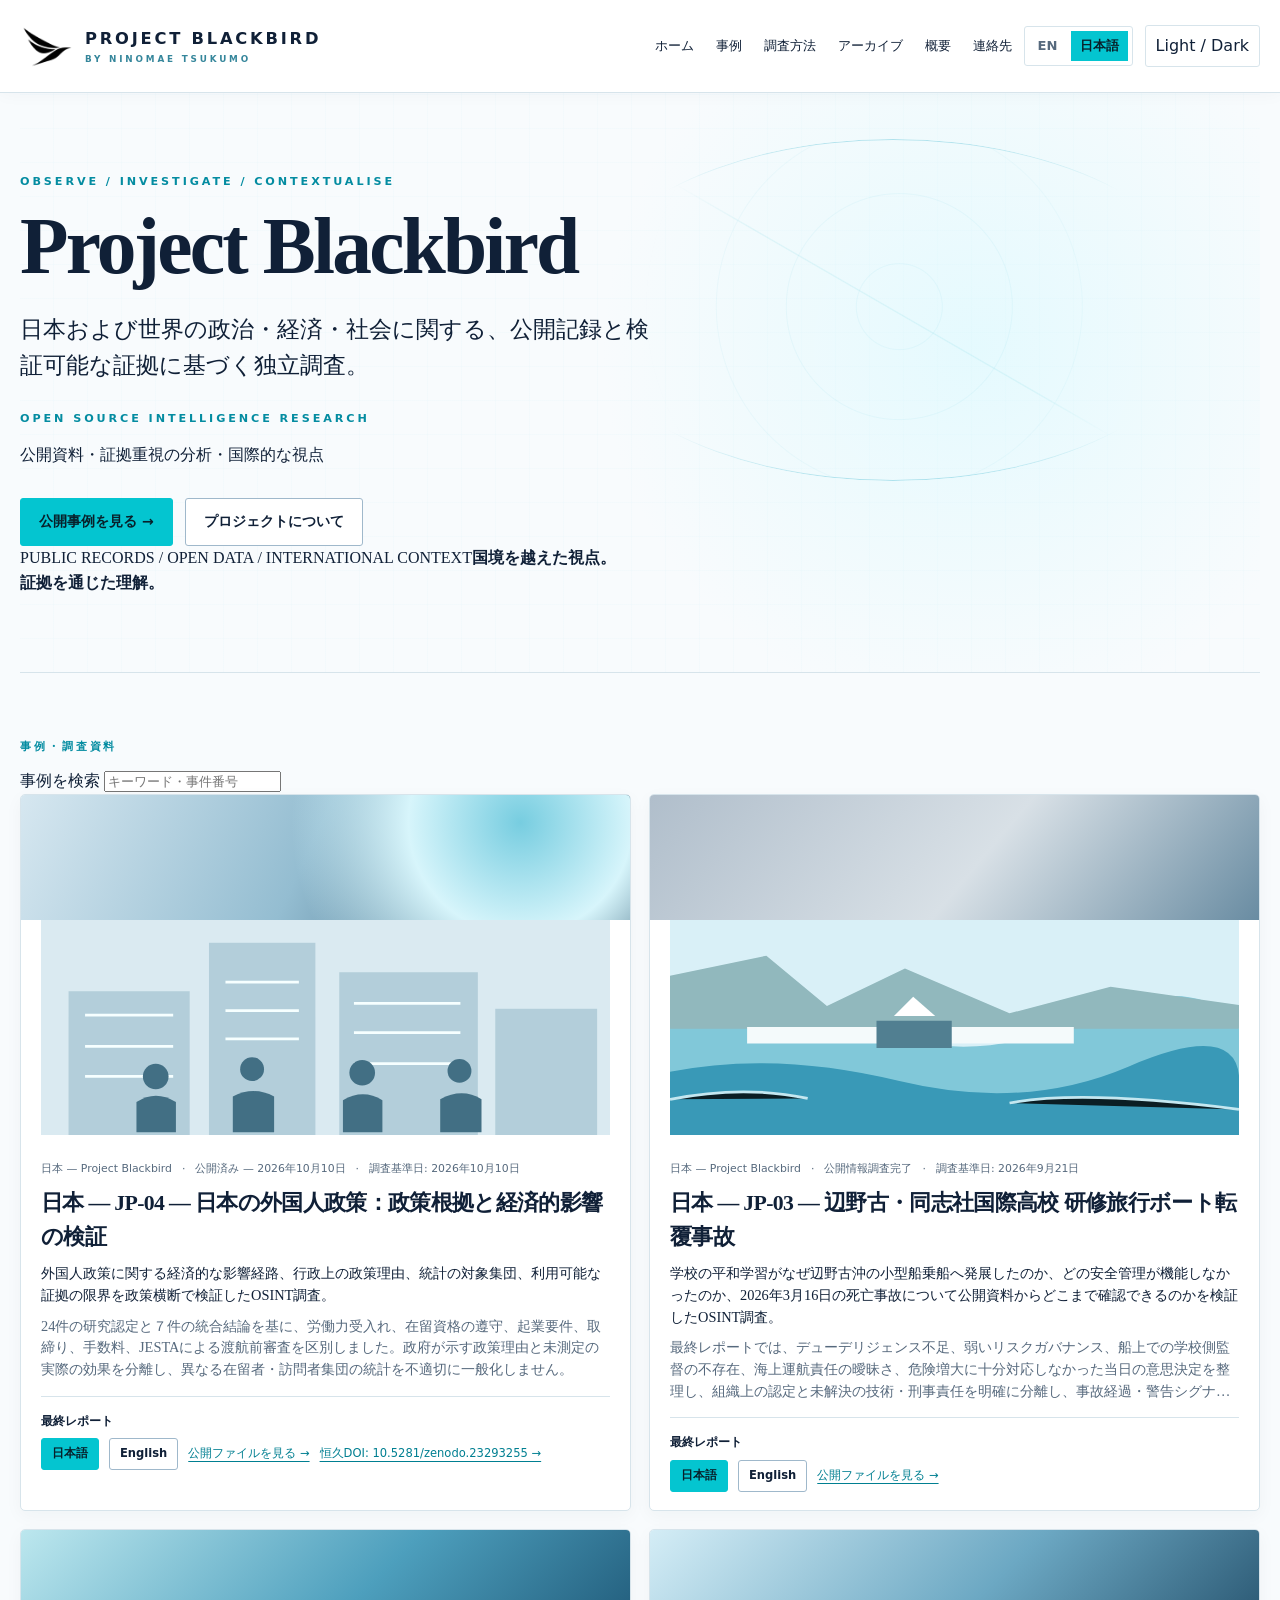
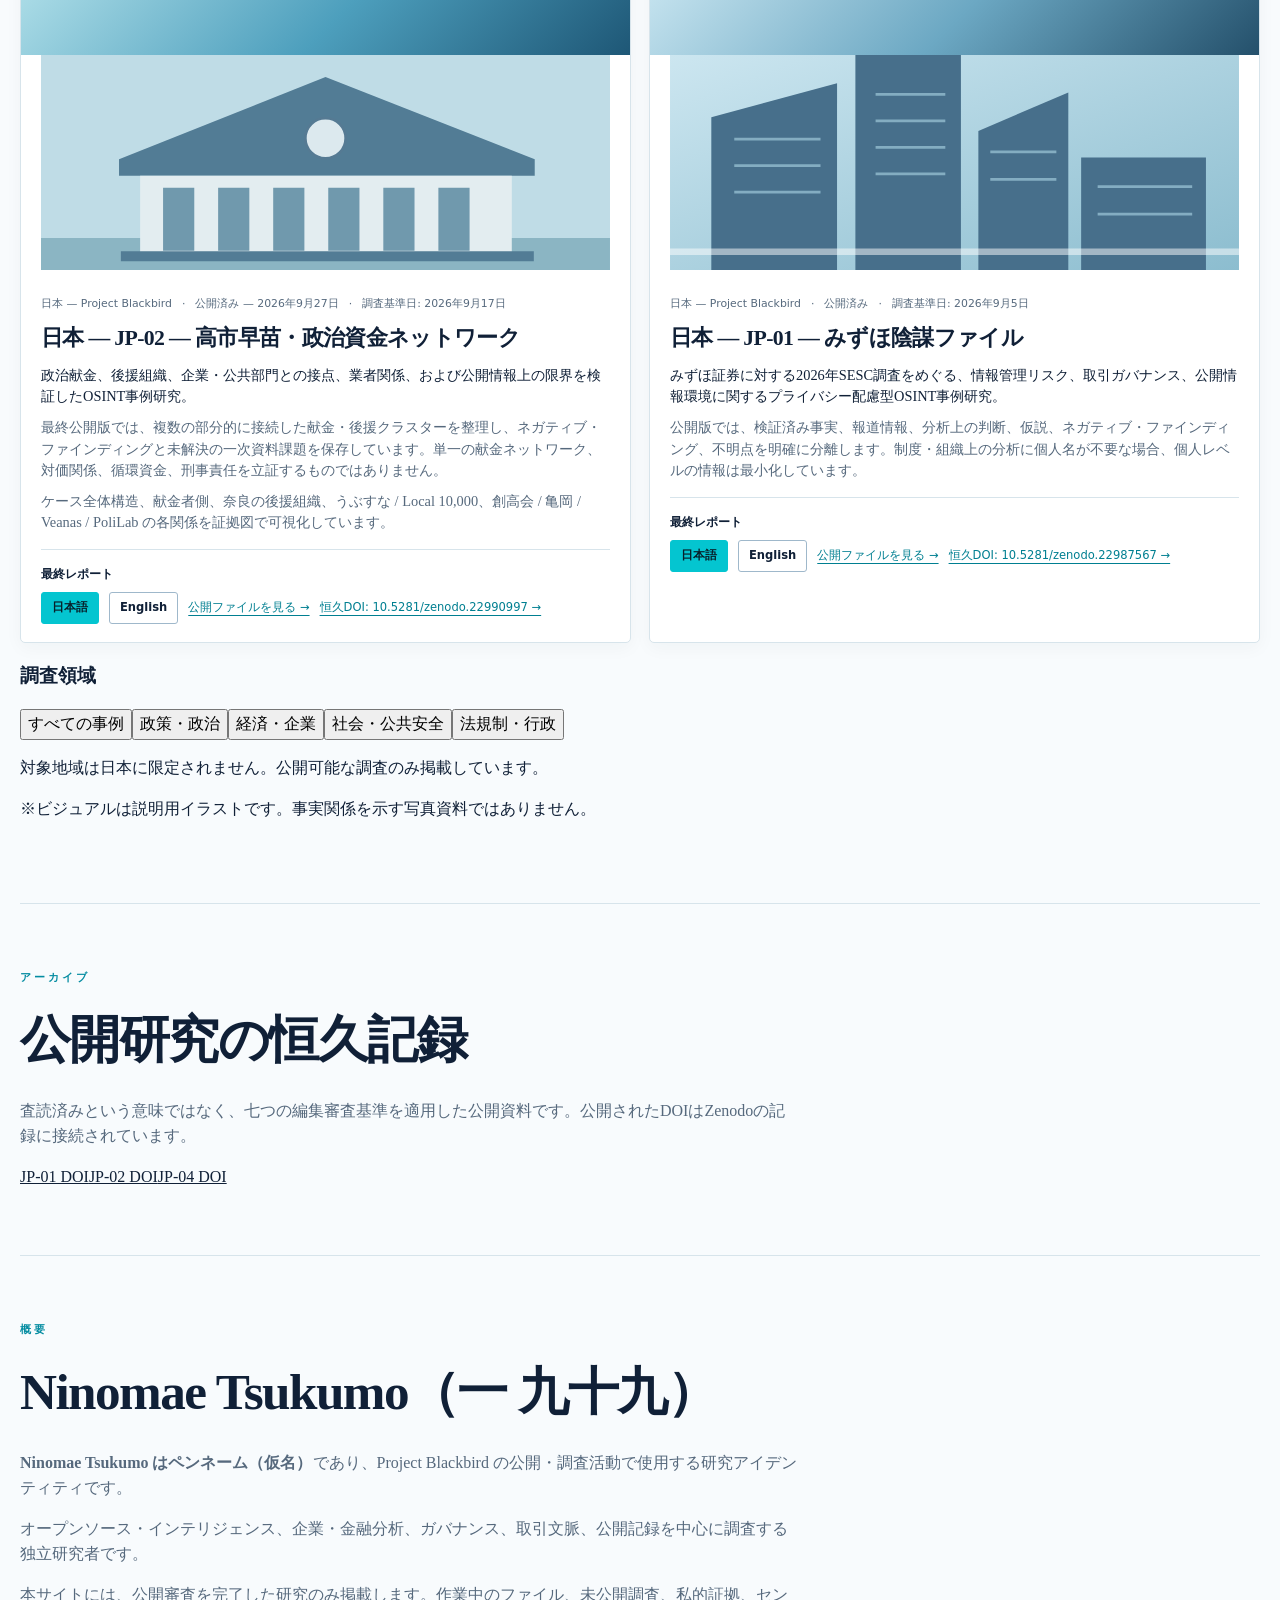
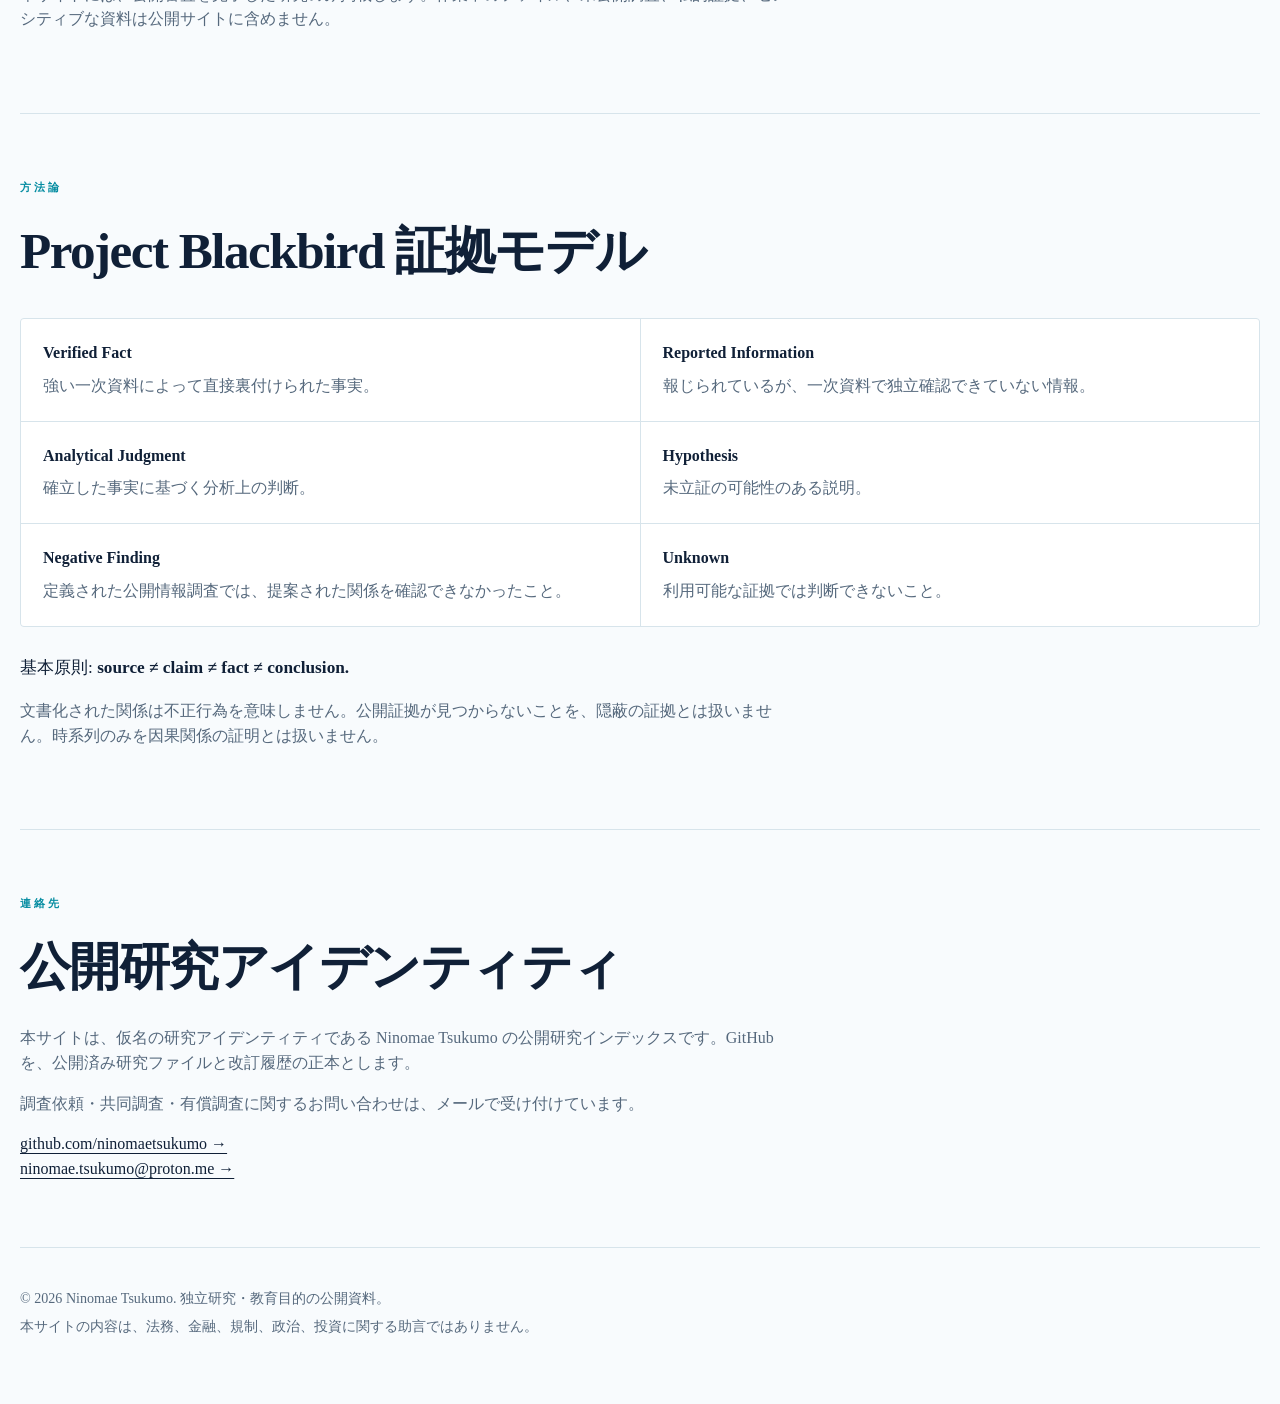
==== ja.html @ 09e350b8 "Add bilingual map-led case archive, real filters, scope panel and original illustrations" ====
<!doctype html>
<html lang="ja">
<head>
  <meta charset="utf-8">
  <meta name="viewport" content="width=device-width, initial-scale=1">
  <meta name="description" content="Ninomae Tsukumo — 独立OSINT、企業・金融・公開情報調査。">
  <meta http-equiv="Cache-Control" content="no-cache, no-store, must-revalidate">
  <link rel="alternate" hreflang="en" href="https://ninomaetsukumo.github.io/">
  <link rel="alternate" hreflang="ja" href="https://ninomaetsukumo.github.io/ja.html">
  <title>Project Blackbird — Ninomae Tsukumo</title>
  <script>
    (function () {
      var saved = localStorage.getItem('theme');
      var theme = saved || 'light';
      document.documentElement.setAttribute('data-theme', theme);
    }());
  </script>
  <link rel="stylesheet" href="styles.css?v=20261011-world-2">
</head>
<body>
  <header class="site-header">
    <div class="wrap nav">
      <a class="brand" href="#top"><img src="assets/blackbird-logo.svg" alt="" aria-hidden="true"><span>Project Blackbird<small>By Ninomae Tsukumo</small></span></a>
      <div class="nav-right">
        <nav aria-label="主要ナビゲーション"><a href="#top">ホーム</a><a href="#research">事例</a><a href="#method">調査方法</a><a href="#archive">アーカイブ</a><a href="#about">概要</a><a href="#contact">連絡先</a></nav>
        <div class="language-switch" aria-label="言語">
          <a href="index.html" lang="en">EN</a>
          <span class="active" aria-current="page">日本語</span>
        </div>
        <button class="theme-toggle" type="button" aria-label="ライトとダークテーマを切り替える" title="ライト／ダークテーマを切り替える">
          <span class="theme-label">Light / Dark</span>
        </button>
      </div>
    </div>
  </header>

  <main id="top">
    <section class="hero wrap">
      <p class="eyebrow">OBSERVE / INVESTIGATE / CONTEXTUALISE</p>
      <h1>Project Blackbird</h1>
      <p class="lede">日本および世界の政治・経済・社会に関する、公開記録と検証可能な証拠に基づく独立調査。</p>
      <p class="eyebrow" style="margin-top:27px">OPEN SOURCE INTELLIGENCE RESEARCH</p>
      <p>公開資料・証拠重視の分析・国際的な視点</p>
      <div class="actions"><a class="button" href="#research">公開事例を見る →</a><a class="button secondary" href="#about">プロジェクトについて</a></div>
      <aside class="world-context"><span>PUBLIC RECORDS / OPEN DATA / INTERNATIONAL CONTEXT</span><strong>国境を越えた視点。<br>証拠を通じた理解。</strong></aside>
    </section>


    <section id="research" class="section wrap">
      <div class="research-top"><p class="section-kicker">事例・調査資料</p><label class="case-search-label">事例を検索 <input id="case-search" type="search" placeholder="キーワード・事件番号" aria-label="事例検索"></label></div><div class="research-shell"><div class="case-grid">

      <article class="case-card" data-case="jp04" data-scope="regulation"><img class="case-visual" src="assets/case-jp04.svg" alt="事例テーマの抽象的なイラスト。実際の現場写真ではありません。" loading="lazy">
        <div class="case-meta">
          <span>日本 — Project Blackbird</span>
          <span>公開済み — 2026年10月10日</span>
          <span>調査基準日: 2026年10月10日</span>
        </div>
        <h2>日本 — JP-04 — 日本の外国人政策：政策根拠と経済的影響の検証</h2>
        <p class="case-subtitle">外国人政策に関する経済的な影響経路、行政上の政策理由、統計の対象集団、利用可能な証拠の限界を政策横断で検証したOSINT調査。</p>
        <p>24件の研究認定と７件の統合結論を基に、労働力受入れ、在留資格の遵守、起業要件、取締り、手数料、JESTAによる渡航前審査を区別しました。政府が示す政策理由と未測定の実際の効果を分離し、異なる在留者・訪問者集団の統計を不適切に一般化しません。</p>
        <div class="report-language-block">
          <strong>最終レポート</strong>
          <div class="actions compact">
            <a class="button" href="https://github.com/ninomaetsukumo/blackbird-foreign-nationals-policy/blob/main/REPORT_JA.md">日本語</a>
            <a class="button secondary" href="https://github.com/ninomaetsukumo/blackbird-foreign-nationals-policy/blob/main/REPORT.md" lang="en">English</a>
            <a class="text-link" href="https://github.com/ninomaetsukumo/blackbird-foreign-nationals-policy">公開ファイルを見る →</a>
            <a class="text-link" href="https://doi.org/10.5281/zenodo.23293255">恒久DOI: 10.5281/zenodo.23293255 →</a>
          </div>
        </div>
      </article>

      <article class="case-card" data-case="jp03" data-scope="society"><img class="case-visual" src="assets/case-jp03.svg" alt="事例テーマの抽象的なイラスト。実際の現場写真ではありません。" loading="lazy">
        <div class="case-meta">
          <span>日本 — Project Blackbird</span>
          <span>公開情報調査完了</span>
          <span>調査基準日: 2026年9月21日</span>
        </div>
        <h2>日本 — JP-03 — 辺野古・同志社国際高校 研修旅行ボート転覆事故</h2>
        <p class="case-subtitle">学校の平和学習がなぜ辺野古沖の小型船乗船へ発展したのか、どの安全管理が機能しなかったのか、2026年3月16日の死亡事故について公開資料からどこまで確認できるのかを検証したOSINT調査。</p>
        <p>最終レポートでは、デューデリジェンス不足、弱いリスクガバナンス、船上での学校側監督の不存在、海上運航責任の曖昧さ、危険増大に十分対応しなかった当日の意思決定を整理し、組織上の認定と未解決の技術・刑事責任を明確に分離し、事故経過・警告シグナル・責任構造・証拠ギャップの図表も追加しています。</p>
        <div class="report-language-block">
          <strong>最終レポート</strong>
          <div class="actions compact">
            <a class="button" href="https://github.com/ninomaetsukumo/ninomaetsukumo.github.io/blob/main/reports/JAPAN-JP-03/REPORT_JA.md">日本語</a>
            <a class="button secondary" href="https://github.com/ninomaetsukumo/ninomaetsukumo.github.io/blob/main/reports/JAPAN-JP-03/REPORT.md" lang="en">English</a>
            <a class="text-link" href="https://github.com/ninomaetsukumo/ninomaetsukumo.github.io/tree/main/reports/JAPAN-JP-03">公開ファイルを見る →</a>
          </div>
        </div>
      </article>

      <article class="case-card" data-case="jp02" data-scope="policy"><img class="case-visual" src="assets/case-jp02.svg" alt="事例テーマの抽象的なイラスト。実際の現場写真ではありません。" loading="lazy">
        <div class="case-meta">
          <span>日本 — Project Blackbird</span>
          <span>公開済み — 2026年9月27日</span>
          <span>調査基準日: 2026年9月17日</span>
        </div>
        <h2>日本 — JP-02 — 高市早苗・政治資金ネットワーク</h2>
        <p class="case-subtitle">政治献金、後援組織、企業・公共部門との接点、業者関係、および公開情報上の限界を検証したOSINT事例研究。</p>
        <p>最終公開版では、複数の部分的に接続した献金・後援クラスターを整理し、ネガティブ・ファインディングと未解決の一次資料課題を保存しています。単一の献金ネットワーク、対価関係、循環資金、刑事責任を立証するものではありません。</p>
        <p>ケース全体構造、献金者側、奈良の後援組織、うぶすな / Local 10,000、創高会 / 亀岡 / Veanas / PoliLab の各関係を証拠図で可視化しています。</p>
        <div class="report-language-block">
          <strong>最終レポート</strong>
          <div class="actions compact">
            <a class="button" href="https://github.com/ninomaetsukumo/blackbird-takaichi-political-funding/blob/main/REPORT_JA.md">日本語</a>
            <a class="button secondary" href="https://github.com/ninomaetsukumo/blackbird-takaichi-political-funding/blob/main/REPORT.md" lang="en">English</a>
            <a class="text-link" href="https://github.com/ninomaetsukumo/blackbird-takaichi-political-funding">公開ファイルを見る →</a>
            <a class="text-link" href="https://doi.org/10.5281/zenodo.22990997">恒久DOI: 10.5281/zenodo.22990997 →</a>
          </div>
        </div>
      </article>

      <article class="case-card" data-case="jp01" data-scope="economy"><img class="case-visual" src="assets/case-jp01.svg" alt="事例テーマの抽象的なイラスト。実際の現場写真ではありません。" loading="lazy">
        <div class="case-meta">
          <span>日本 — Project Blackbird</span>
          <span>公開済み</span>
          <span>調査基準日: 2026年9月5日</span>
        </div>
        <h2>日本 — JP-01 — みずほ陰謀ファイル</h2>
        <p class="case-subtitle">みずほ証券に対する2026年SESC調査をめぐる、情報管理リスク、取引ガバナンス、公開情報環境に関するプライバシー配慮型OSINT事例研究。</p>
        <p>公開版では、検証済み事実、報道情報、分析上の判断、仮説、ネガティブ・ファインディング、不明点を明確に分離します。制度・組織上の分析に個人名が不要な場合、個人レベルの情報は最小化しています。</p>
        <div class="report-language-block">
          <strong>最終レポート</strong>
          <div class="actions compact">
            <a class="button" href="https://github.com/ninomaetsukumo/blackbird-mizuho-securities/blob/main/REPORT_JA.md">日本語</a>
            <a class="button secondary" href="https://github.com/ninomaetsukumo/blackbird-mizuho-securities/blob/main/REPORT.md" lang="en">English</a>
            <a class="text-link" href="https://github.com/ninomaetsukumo/blackbird-mizuho-securities">公開ファイルを見る →</a>
            <a class="text-link" href="https://doi.org/10.5281/zenodo.22987567">恒久DOI: 10.5281/zenodo.22987567 →</a>
          </div>
        </div>
      </article>
      </div><aside class="scope-panel"><h3>調査領域</h3><button class="scope-filter active" type="button" data-filter="all">すべての事例</button><button class="scope-filter" type="button" data-filter="policy">政策・政治</button><button class="scope-filter" type="button" data-filter="economy">経済・企業</button><button class="scope-filter" type="button" data-filter="society">社会・公共安全</button><button class="scope-filter" type="button" data-filter="regulation">法規制・行政</button><p>対象地域は日本に限定されません。公開可能な調査のみ掲載しています。</p><p class="art-note">※ビジュアルは説明用イラストです。事実関係を示す写真資料ではありません。</p></aside></div><p id="no-cases" hidden>一致する事例はありません。</p></section>
    <section id="archive" class="section wrap"><p class="section-kicker">アーカイブ</p><h2>公開研究の恒久記録</h2><p>査読済みという意味ではなく、七つの編集審査基準を適用した公開資料です。公開されたDOIはZenodoの記録に接続されています。</p><div class="archive-links"><a href="https://doi.org/10.5281/zenodo.22987567">JP-01 DOI</a><a href="https://doi.org/10.5281/zenodo.22990997">JP-02 DOI</a><a href="https://doi.org/10.5281/zenodo.23293255">JP-04 DOI</a></div></section>


    <section id="about" class="section wrap">
      <p class="section-kicker">概要</p>
      <h2>Ninomae Tsukumo（一 九十九）</h2>
      <p><strong>Ninomae Tsukumo はペンネーム（仮名）</strong>であり、Project Blackbird の公開・調査活動で使用する研究アイデンティティです。</p>
      <p>オープンソース・インテリジェンス、企業・金融分析、ガバナンス、取引文脈、公開記録を中心に調査する独立研究者です。</p>
      <p>本サイトには、公開審査を完了した研究のみ掲載します。作業中のファイル、未公開調査、私的証拠、センシティブな資料は公開サイトに含めません。</p>
    </section>

    <section id="method" class="section wrap">
      <p class="section-kicker">方法論</p>
      <h2>Project Blackbird 証拠モデル</h2>
      <div class="grid">
        <div><strong>Verified Fact</strong><span>強い一次資料によって直接裏付けられた事実。</span></div>
        <div><strong>Reported Information</strong><span>報じられているが、一次資料で独立確認できていない情報。</span></div>
        <div><strong>Analytical Judgment</strong><span>確立した事実に基づく分析上の判断。</span></div>
        <div><strong>Hypothesis</strong><span>未立証の可能性のある説明。</span></div>
        <div><strong>Negative Finding</strong><span>定義された公開情報調査では、提案された関係を確認できなかったこと。</span></div>
        <div><strong>Unknown</strong><span>利用可能な証拠では判断できないこと。</span></div>
      </div>
      <p class="principle">基本原則: <strong>source ≠ claim ≠ fact ≠ conclusion.</strong></p>
      <p>文書化された関係は不正行為を意味しません。公開証拠が見つからないことを、隠蔽の証拠とは扱いません。時系列のみを因果関係の証明とは扱いません。</p>
    </section>

    <section id="contact" class="section wrap">
      <p class="section-kicker">連絡先</p>
      <h2>公開研究アイデンティティ</h2>
      <p>本サイトは、仮名の研究アイデンティティである Ninomae Tsukumo の公開研究インデックスです。GitHubを、公開済み研究ファイルと改訂履歴の正本とします。</p>
      <p>調査依頼・共同調査・有償調査に関するお問い合わせは、メールで受け付けています。</p>
      <a class="text-link" href="https://github.com/ninomaetsukumo">github.com/ninomaetsukumo →</a><br>
      <a class="text-link" href="mailto:ninomae.tsukumo@proton.me">ninomae.tsukumo@proton.me →</a>
    </section>
  </main>

  <footer class="wrap footer">
    <p>© 2026 Ninomae Tsukumo. 独立研究・教育目的の公開資料。</p>
    <p>本サイトの内容は、法務、金融、規制、政治、投資に関する助言ではありません。</p>
  </footer>

  <script>
    (function () {
      var button = document.querySelector('.theme-toggle');
      if (!button) return;
      button.addEventListener('click', function () {
        var current = document.documentElement.getAttribute('data-theme') || 'dark';
        var next = current === 'dark' ? 'light' : 'dark';
        document.documentElement.setAttribute('data-theme', next);
        localStorage.setItem('theme', next);
      });
    }());
  </script>
  <!-- deployment-refresh: jp01-doi-20260927 -->
<script>
(function(){
 var input=document.getElementById('case-search'),items=Array.from(document.querySelectorAll('.case-card[data-case]')),buttons=Array.from(document.querySelectorAll('.scope-filter')),active='all',empty=document.getElementById('no-cases');
 function render(){var term=(input.value||'').toLocaleLowerCase().trim(),count=0;items.forEach(function(item){var ok=(!term||item.textContent.toLocaleLowerCase().includes(term)||item.dataset.case.includes(term))&&(active==='all'||item.dataset.scope===active);item.hidden=!ok;if(ok)count++;});if(empty)empty.hidden=count!==0;}
 if(input)input.addEventListener('input',render);
 buttons.forEach(function(button){button.addEventListener('click',function(){active=button.dataset.filter;buttons.forEach(function(b){b.classList.toggle('active',b===button);b.setAttribute('aria-pressed',b===button?'true':'false')});render()})});
})();
</script>
</body>
</html>
---- styles.css ----
:root {
  --bg: #0b0d10;
  --panel: #12161b;
  --panel-2: #171c22;
  --text: #eef2f5;
  --muted: #a7b0b9;
  --line: #2a323b;
  --accent: #d7dde3;
  --header-bg: rgba(11,13,16,.92);
  --button-text: #0b0d10;
  --max: 1080px;
  color-scheme: dark;
}

:root[data-theme="light"] {
  --bg: #f6f7f8;
  --panel: #ffffff;
  --panel-2: #eef1f3;
  --text: #171a1d;
  --muted: #5f6871;
  --line: #d8dde2;
  --accent: #1f252b;
  --header-bg: rgba(246,247,248,.92);
  --button-text: #ffffff;
  color-scheme: light;
}

* { box-sizing: border-box; }
html { scroll-behavior: smooth; }
body {
  margin: 0;
  background: var(--bg);
  color: var(--text);
  font-family: Inter, ui-sans-serif, system-ui, -apple-system, BlinkMacSystemFont, "Segoe UI", "Noto Sans JP", "Hiragino Kaku Gothic ProN", "Yu Gothic", sans-serif;
  line-height: 1.65;
  transition: background-color .18s ease, color .18s ease;
}

a { color: inherit; }
button { font: inherit; }
.wrap { width: min(var(--max), calc(100% - 40px)); margin: 0 auto; }

.site-header {
  position: sticky;
  top: 0;
  z-index: 10;
  border-bottom: 1px solid var(--line);
  background: var(--header-bg);
  backdrop-filter: blur(10px);
}

.nav {
  min-height: 64px;
  display: flex;
  align-items: center;
  justify-content: space-between;
  gap: 24px;
}
.brand { text-decoration: none; font-weight: 700; letter-spacing: .02em; }
.nav-right { display: flex; align-items: center; gap: 12px; }
nav { display: flex; gap: 22px; flex-wrap: wrap; }
nav a { text-decoration: none; color: var(--muted); font-size: .95rem; }
nav a:hover { color: var(--text); }
.language-switch,
.theme-toggle {
  display: inline-flex;
  align-items: center;
  gap: 4px;
  padding: 4px;
  border: 1px solid var(--line);
  background: var(--panel);
  white-space: nowrap;
}
.language-switch a,
.language-switch span {
  padding: 5px 9px;
  text-decoration: none;
  font-size: .82rem;
  font-weight: 700;
  color: var(--muted);
}
.language-switch .active { background: var(--accent); color: var(--button-text); }
.language-switch a:hover { color: var(--text); }
.theme-toggle {
  cursor: pointer;
  color: var(--text);
  min-width: 42px;
  justify-content: center;
  padding: 8px 10px;
}
.theme-toggle:hover { border-color: var(--muted); }
.theme-toggle:focus-visible { outline: 2px solid var(--text); outline-offset: 2px; }
.theme-icon { line-height: 1; font-size: 1rem; }

.hero { padding: 112px 0 96px; }
.eyebrow, .section-kicker {
  margin: 0 0 14px;
  color: var(--muted);
  text-transform: uppercase;
  letter-spacing: .14em;
  font-size: .78rem;
  font-weight: 700;
}
.hero h1 {
  margin: 0;
  max-width: 900px;
  font-size: clamp(3rem, 8vw, 6.8rem);
  line-height: .98;
  letter-spacing: -.045em;
}
html[lang="ja"] .hero h1 { line-height: 1.08; letter-spacing: -.035em; }
.lede {
  max-width: 760px;
  margin: 28px 0 0;
  color: var(--muted);
  font-size: clamp(1.08rem, 2vw, 1.3rem);
}
.actions { display: flex; align-items: center; gap: 18px; flex-wrap: wrap; margin-top: 30px; }
.actions.compact { margin-top: 14px; }
.button {
  display: inline-block;
  text-decoration: none;
  padding: 12px 18px;
  border: 1px solid var(--accent);
  background: var(--accent);
  color: var(--button-text);
  font-weight: 700;
}
.button.secondary { background: transparent; color: var(--text); border-color: var(--line); }
.text-link { color: var(--text); text-underline-offset: 4px; }
.report-language-block { margin-top: 28px; padding-top: 22px; border-top: 1px solid var(--line); }

.section { padding: 84px 0; border-top: 1px solid var(--line); }
.section h2 { margin: 0 0 20px; font-size: clamp(2rem, 4vw, 3.2rem); letter-spacing: -.03em; }
.section > p:not(.section-kicker) { max-width: 780px; color: var(--muted); }

.case-card {
  background: linear-gradient(180deg, var(--panel-2), var(--panel));
  border: 1px solid var(--line);
  padding: 32px;
}
.case-meta { display: flex; flex-wrap: wrap; gap: 10px 16px; color: var(--muted); font-size: .84rem; }
.case-meta span:not(:last-child)::after { content: "·"; margin-left: 16px; }
.case-card h2 { margin-top: 18px; }
.case-subtitle { max-width: 820px; color: var(--text) !important; font-size: 1.08rem; }

.grid {
  display: grid;
  grid-template-columns: repeat(2, minmax(0, 1fr));
  gap: 1px;
  background: var(--line);
  border: 1px solid var(--line);
  margin: 28px 0;
}
.grid > div { background: var(--panel); padding: 22px; }
.grid strong { display: block; margin-bottom: 8px; }
.grid span { color: var(--muted); }
.principle { color: var(--text) !important; font-size: 1.08rem; }

.footer {
  border-top: 1px solid var(--line);
  padding: 34px 0 60px;
  color: var(--muted);
  font-size: .88rem;
}
.footer p { margin: 6px 0; }

@media (max-width: 820px) {
  .nav { align-items: flex-start; flex-direction: column; padding: 16px 0; }
  .nav-right { width: 100%; align-items: flex-start; flex-direction: column; gap: 12px; }
  nav { gap: 14px; }
  .hero { padding: 80px 0 68px; }
  .section { padding: 64px 0; }
  .grid { grid-template-columns: 1fr; }
  .case-card { padding: 24px; }
  .case-meta span::after { display: none; }
}


/* Project Blackbird — white intelligence archive, October 2026 */
:root,:root[data-theme="light"]{--bg:#f8fbfd;--panel:#fff;--panel-2:#f1f7fa;--text:#102037;--muted:#56697d;--line:#d7e4eb;--accent:#04c5d0;--header-bg:rgba(255,255,255,.95);--button-text:#08202a;--max:1370px;color-scheme:light}
:root[data-theme="dark"]{--bg:#081727;--panel:#102337;--panel-2:#132b40;--text:#f2fbff;--muted:#bed0dd;--line:#294658;--accent:#19d4da;--header-bg:rgba(8,23,39,.96);--button-text:#041822;color-scheme:dark}
body{font-family:Georgia,"Noto Serif JP",serif;line-height:1.55}
.site-header{box-shadow:0 2px 16px #14273c08}
.nav{min-height:92px}.brand{display:flex;align-items:center;gap:10px;font-family:Inter,system-ui,sans-serif;font-size:1.02rem;letter-spacing:.17em;text-transform:uppercase;color:var(--text)}
.brand img{width:55px;height:55px;object-fit:contain;flex-shrink:0}
.brand small{display:block;font-size:.55rem;letter-spacing:.32em;color:#35869b;margin-top:2px}
.nav-right nav a{font-family:Inter,system-ui,sans-serif;font-size:.84rem;color:var(--text)}
.nav-right nav a:hover{color:#0096a6}
.language-switch,.theme-toggle{border-radius:3px;font-family:Inter,system-ui,sans-serif}
.hero{position:relative;padding:80px 0 76px;min-height:450px;background:radial-gradient(circle at 77% 44%,#ccf8ff70,transparent 37%),repeating-linear-gradient(0deg,transparent 0 33px,#25b5d20b 34px),repeating-linear-gradient(90deg,transparent 0 33px,#25b5d20b 34px)}
.hero:before{content:"";position:absolute;right:4%;top:8%;height:340px;width:min(51%,660px);pointer-events:none;opacity:.32;border-radius:50%;border:1px solid #13a5c3;background:repeating-radial-gradient(circle at 51% 49%,transparent 0 42px,#38b8d434 43px,transparent 44px 70px),linear-gradient(30deg,transparent 49.8%,#2abacc55 50%,transparent 50.2%);mask-image:radial-gradient(circle,#000 45%,transparent 71%)}
.hero>*{position:relative;z-index:1}.eyebrow,.section-kicker{color:#048ca1;letter-spacing:.26em;font-family:Inter,system-ui,sans-serif;font-size:.7rem}
.hero h1{font-size:clamp(3.1rem,6.2vw,6.8rem);max-width:890px;letter-spacing:-.045em;line-height:1.03}
.lede{max-width:650px;color:var(--text);font-size:clamp(1.08rem,1.8vw,1.43rem);margin-top:22px}
.button{background:var(--accent);border-color:var(--accent);color:var(--button-text);border-radius:3px;font-family:Inter,system-ui,sans-serif;font-size:.88rem}
.button.secondary{background:var(--panel);border:1px solid #9fb8cb}
.actions{gap:12px}.actions.compact{gap:10px}
.section{padding:65px 0}.section h2{font-family:Georgia,"Noto Serif JP",serif}
#research{background:transparent}#research>.section-kicker{margin-bottom:18px}
.case-grid{display:grid;grid-template-columns:repeat(2,minmax(0,1fr));gap:18px}
.case-grid .case-card{padding:0;overflow:hidden;background:var(--panel);border:1px solid var(--line);border-radius:5px;box-shadow:0 5px 18px #14273c0a}
.case-grid .case-card:before{content:"";height:125px;display:block;background:radial-gradient(circle at 82% 22%,#77cde0 0,#d7f5fb 22%,transparent 45%),linear-gradient(115deg,#d6e7f0 0%,#94bdd1 47%,#174360 100%)}
.case-grid .case-card:nth-child(2):before{background:linear-gradient(130deg,#b0becb,#d8e0e6 54%,#698ca2)}
.case-grid .case-card:nth-child(3):before{background:linear-gradient(135deg,#bce7ee,#4d9fbd 55%,#1e5776)}
.case-grid .case-card:nth-child(4):before{background:linear-gradient(135deg,#d4edf6,#6ca8c3 54%,#24506b)}
.case-grid .case-card>*{margin-left:20px;margin-right:20px}
.case-grid .case-card .case-meta{margin-top:18px;font-family:Inter,system-ui,sans-serif;font-size:.68rem;gap:5px 10px}
.case-grid .case-card .case-meta span:after{margin-left:10px}
.case-grid .case-card h2{font-size:clamp(1.25rem,1.7vw,1.9rem);margin-top:9px;margin-bottom:8px}
.case-grid .case-card p{font-size:.9rem;line-height:1.5;color:var(--muted);display:-webkit-box;-webkit-line-clamp:3;-webkit-box-orient:vertical;overflow:hidden;margin-top:9px;margin-bottom:9px}
.case-grid .case-card .case-subtitle{color:var(--text)!important}
.case-grid .report-language-block{border-top:1px solid var(--line);padding:15px 0 18px;margin-top:15px;font-family:Inter,system-ui,sans-serif;font-size:.76rem}
.case-grid .report-language-block .actions{margin-top:8px}
.case-grid .report-language-block .button{padding:6px 10px;font-size:.72rem}
.case-grid .report-language-block .text-link{font-size:.72rem;color:#007f91}
#about{border-top:1px solid var(--line)}
#method .grid{border-radius:4px;overflow:hidden}
:root[data-theme="dark"] .hero{background:radial-gradient(circle at 77% 44%,#0b6c8644,transparent 37%),repeating-linear-gradient(0deg,transparent 0 33px,#25b5d20b 34px),repeating-linear-gradient(90deg,transparent 0 33px,#25b5d20b 34px)}
:root[data-theme="dark"] .case-grid .report-language-block .text-link{color:#50e6ec}
@media(max-width:860px){.nav{min-height:75px}.nav-right{gap:8px}.hero{min-height:0;padding:70px 0 60px}.hero:before{opacity:.18}.case-grid{grid-template-columns:1fr}.brand{font-size:.88rem}.brand img{width:43px;height:43px}}
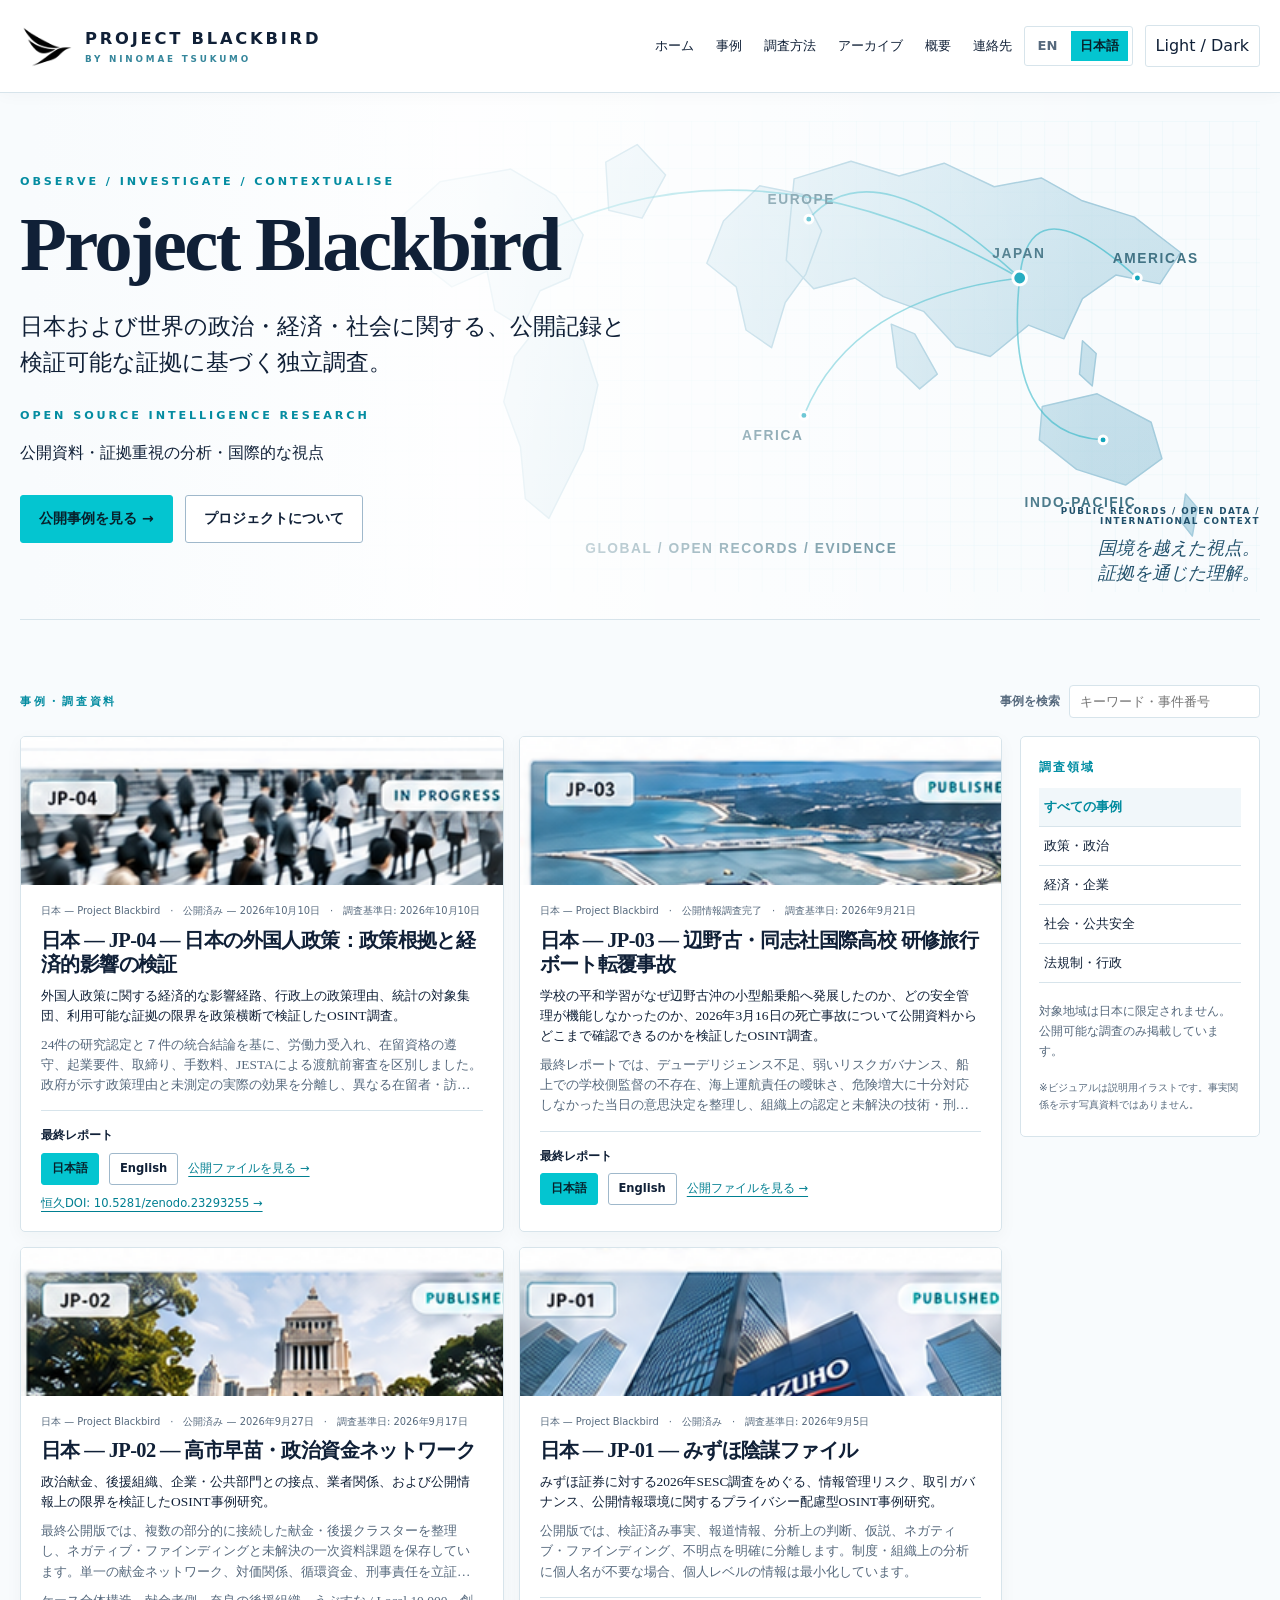
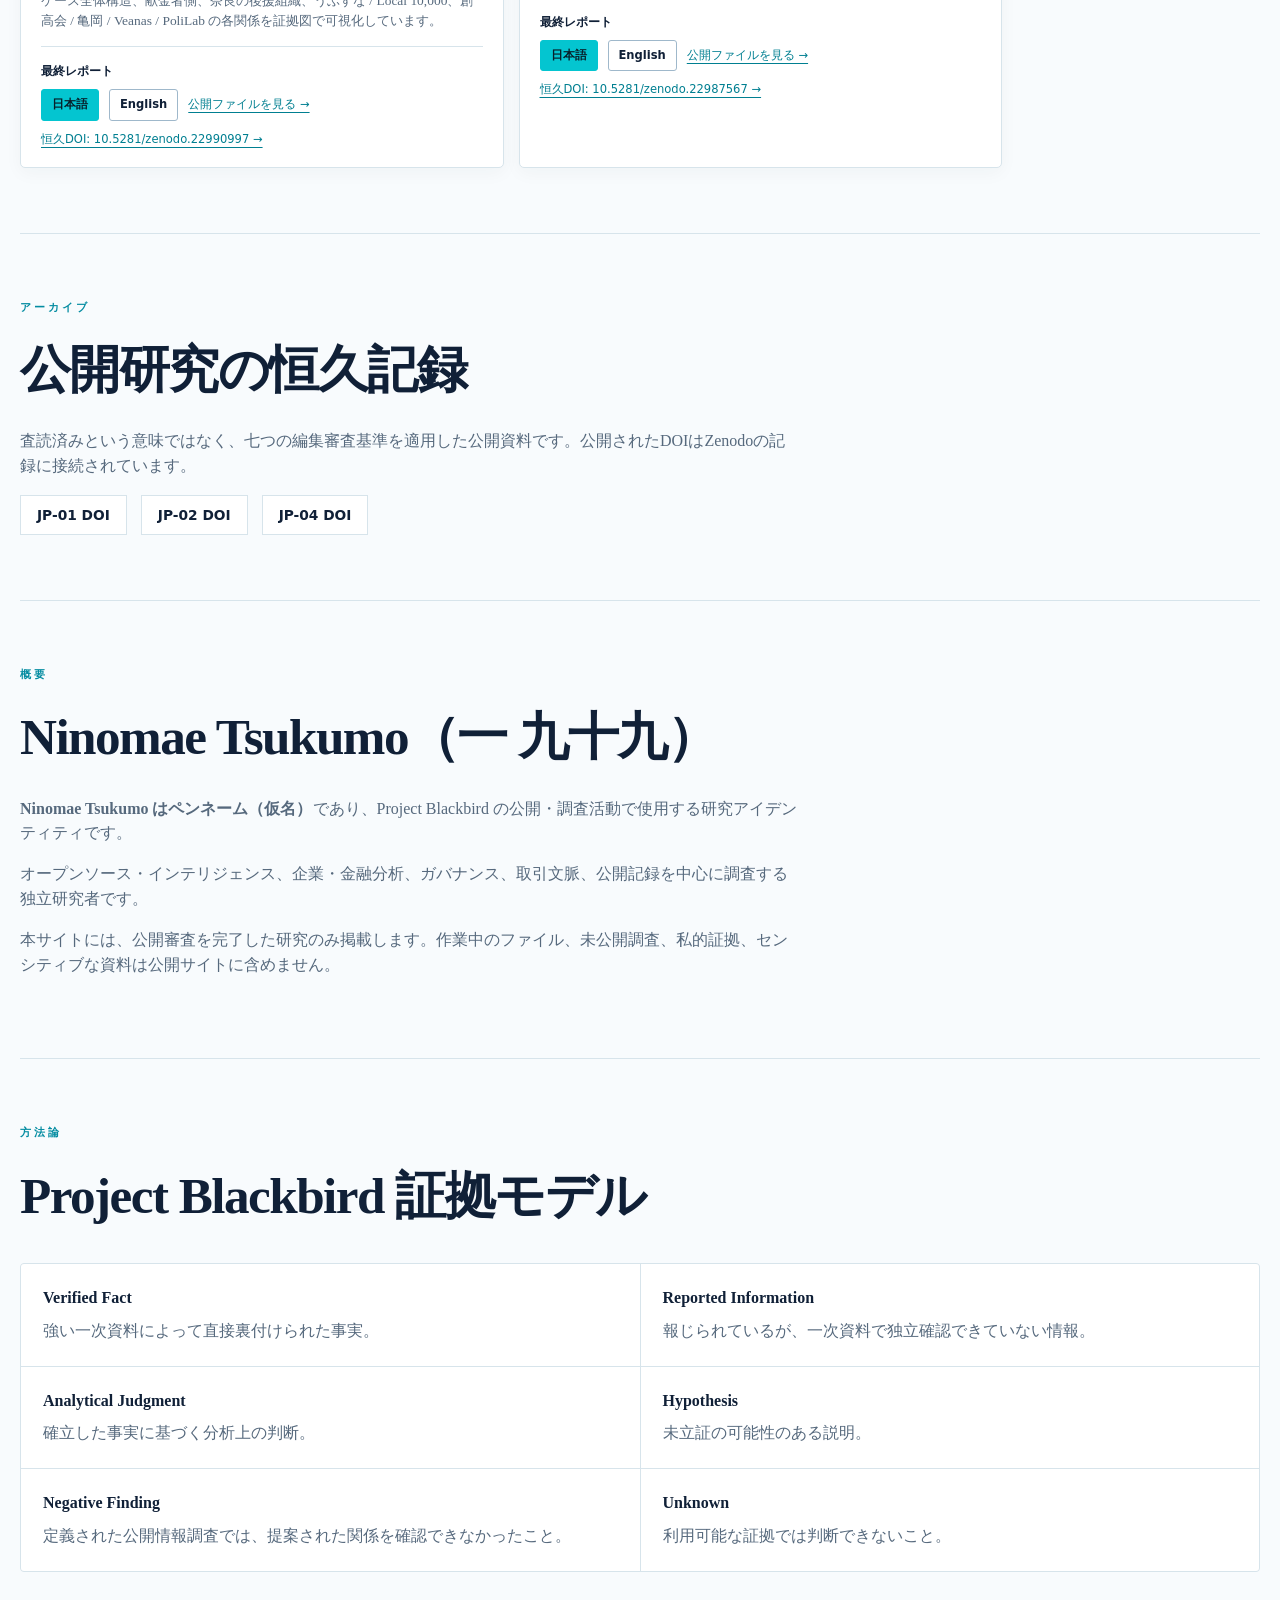
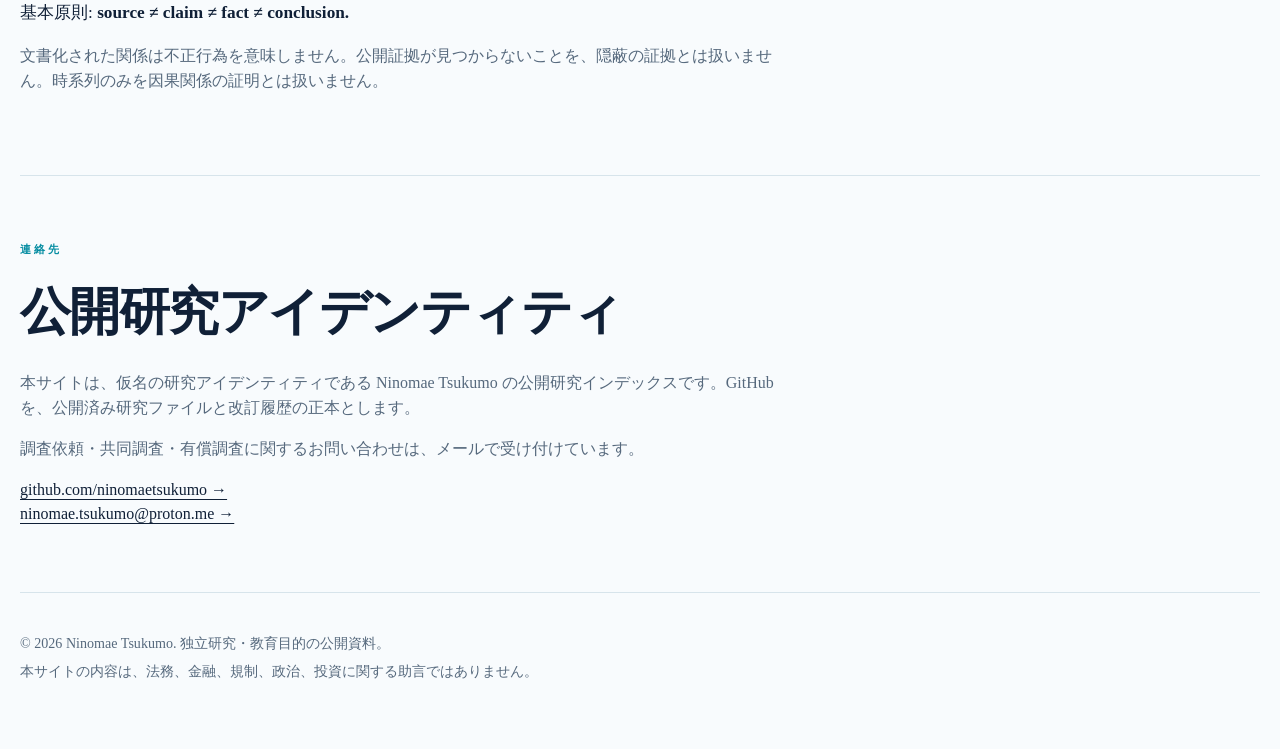
==== commit e55f53e6: "Use approved mockup-derived JP case images" ====
--- a/ja.html
+++ b/ja.html
@@ -15,7 +15,7 @@
       document.documentElement.setAttribute('data-theme', theme);
     }());
   </script>
-  <link rel="stylesheet" href="styles.css?v=20261011-world-2">
+  <link rel="stylesheet" href="styles.css?v=20261011-photo-3">
 </head>
 <body>
   <header class="site-header">
@@ -49,7 +49,7 @@
     <section id="research" class="section wrap">
       <div class="research-top"><p class="section-kicker">事例・調査資料</p><label class="case-search-label">事例を検索 <input id="case-search" type="search" placeholder="キーワード・事件番号" aria-label="事例検索"></label></div><div class="research-shell"><div class="case-grid">
 
-      <article class="case-card" data-case="jp04" data-scope="regulation"><img class="case-visual" src="assets/case-jp04.svg" alt="事例テーマの抽象的なイラスト。実際の現場写真ではありません。" loading="lazy">
+      <article class="case-card" data-case="jp04" data-scope="regulation"><img class="case-visual" src="assets/card-jp04.png" alt="事例テーマの抽象的なイラスト。実際の現場写真ではありません。" loading="lazy">
         <div class="case-meta">
           <span>日本 — Project Blackbird</span>
           <span>公開済み — 2026年10月10日</span>
@@ -69,7 +69,7 @@
         </div>
       </article>
 
-      <article class="case-card" data-case="jp03" data-scope="society"><img class="case-visual" src="assets/case-jp03.svg" alt="事例テーマの抽象的なイラスト。実際の現場写真ではありません。" loading="lazy">
+      <article class="case-card" data-case="jp03" data-scope="society"><img class="case-visual" src="assets/card-jp03.png" alt="事例テーマの抽象的なイラスト。実際の現場写真ではありません。" loading="lazy">
         <div class="case-meta">
           <span>日本 — Project Blackbird</span>
           <span>公開情報調査完了</span>
@@ -88,7 +88,7 @@
         </div>
       </article>
 
-      <article class="case-card" data-case="jp02" data-scope="policy"><img class="case-visual" src="assets/case-jp02.svg" alt="事例テーマの抽象的なイラスト。実際の現場写真ではありません。" loading="lazy">
+      <article class="case-card" data-case="jp02" data-scope="policy"><img class="case-visual" src="assets/card-jp02.png" alt="事例テーマの抽象的なイラスト。実際の現場写真ではありません。" loading="lazy">
         <div class="case-meta">
           <span>日本 — Project Blackbird</span>
           <span>公開済み — 2026年9月27日</span>
@@ -109,7 +109,7 @@
         </div>
       </article>
 
-      <article class="case-card" data-case="jp01" data-scope="economy"><img class="case-visual" src="assets/case-jp01.svg" alt="事例テーマの抽象的なイラスト。実際の現場写真ではありません。" loading="lazy">
+      <article class="case-card" data-case="jp01" data-scope="economy"><img class="case-visual" src="assets/card-jp01.png" alt="事例テーマの抽象的なイラスト。実際の現場写真ではありません。" loading="lazy">
         <div class="case-meta">
           <span>日本 — Project Blackbird</span>
           <span>公開済み</span>
--- a/styles.css
+++ b/styles.css
@@ -219,3 +219,33 @@
 :root[data-theme="dark"] .hero{background:radial-gradient(circle at 77% 44%,#0b6c8644,transparent 37%),repeating-linear-gradient(0deg,transparent 0 33px,#25b5d20b 34px),repeating-linear-gradient(90deg,transparent 0 33px,#25b5d20b 34px)}
 :root[data-theme="dark"] .case-grid .report-language-block .text-link{color:#50e6ec}
 @media(max-width:860px){.nav{min-height:75px}.nav-right{gap:8px}.hero{min-height:0;padding:70px 0 60px}.hero:before{opacity:.18}.case-grid{grid-template-columns:1fr}.brand{font-size:.88rem}.brand img{width:43px;height:43px}}
+
+
+/* Global research archive enhancement */
+.hero{background-image:linear-gradient(90deg,var(--bg) 1%,#ffffffdd 36%,#ffffff12 86%),url("assets/world-network.svg");background-repeat:no-repeat;background-position:center, right center;background-size:100% 100%,min(72vw,960px) auto;min-height:470px}
+.hero:before{display:none}.hero h1{max-width:950px;font-size:clamp(3rem,6vw,6rem)}.hero .lede{max-width:620px}
+.world-context{position:absolute;right:0;bottom:33px;display:flex;gap:10px;flex-direction:column;width:300px;text-align:right;color:#20506b}
+.world-context span{font:700 .55rem Inter,system-ui,sans-serif;letter-spacing:.17em}.world-context strong{font:italic 1.12rem/1.4 Georgia,serif}
+.research-top{display:flex;align-items:center;justify-content:space-between;gap:14px;flex-wrap:wrap;margin-bottom:18px}.research-top .section-kicker{margin:0}
+.case-search-label{font:600 .72rem Inter,system-ui,sans-serif;color:var(--muted);display:flex;align-items:center;gap:9px}
+.case-search-label input{min-width:170px;padding:8px 10px;border:1px solid var(--line);background:var(--panel);color:var(--text);border-radius:4px}
+.research-shell{display:grid;grid-template-columns:minmax(0,1fr) 240px;gap:18px;align-items:start}
+.case-grid{grid-template-columns:repeat(2,minmax(0,1fr));gap:15px}
+.case-grid .case-card:before{display:none}.case-grid .case-card{min-width:0}
+.case-grid .case-card .case-visual{display:block;width:100%;height:148px;object-fit:cover;margin:0}
+.case-grid .case-card h2{font-size:clamp(1.2rem,1.6vw,1.65rem);line-height:1.2}
+.case-grid .case-card p{font-size:.84rem}
+.case-grid .case-card .case-meta{font-size:.62rem}
+.scope-panel{background:var(--panel);padding:22px 18px;border:1px solid var(--line);border-radius:5px;position:sticky;top:110px}
+.scope-panel h3{font:700 .75rem Inter,system-ui,sans-serif;letter-spacing:.16em;text-transform:uppercase;color:#008da3;margin:0 0 12px}
+.scope-filter{display:block;width:100%;padding:10px 5px;border:0;border-bottom:1px solid var(--line);text-align:left;cursor:pointer;background:transparent;color:var(--text);font:500 .83rem Inter,system-ui,sans-serif}
+.scope-filter:hover,.scope-filter.active{color:#008b9e;background:var(--panel-2);font-weight:750}
+.scope-panel p{font: .76rem/1.65 Inter,system-ui,sans-serif;color:var(--muted);margin:18px 0 0}.scope-panel .art-note{font-size:.65rem}
+.archive-links{display:flex;gap:14px;flex-wrap:wrap}.archive-links a{background:var(--panel);border:1px solid var(--line);padding:11px 16px;font:700 .86rem Inter,system-ui,sans-serif;text-decoration:none}
+.case-card[hidden],#no-cases[hidden]{display:none!important}
+#no-cases{padding:22px;border:1px solid var(--line)}
+:root[data-theme="dark"] .hero{background-image:linear-gradient(90deg,var(--bg),#081727dc 40%,#08172775 100%),url("assets/world-network.svg")}
+:root[data-theme="dark"] .world-context{color:#b4e9f3}
+@media(max-width:1100px){.research-shell{grid-template-columns:minmax(0,1fr) 205px}.nav-right nav{gap:12px}}
+@media(max-width:780px){.research-shell{grid-template-columns:1fr}.scope-panel{position:static;order:-1}.scope-filter{display:inline-block;width:auto;margin-right:6px;padding:7px;border:1px solid var(--line);margin-bottom:6px}.case-grid{grid-template-columns:1fr 1fr}.world-context{display:none}.hero{background-position:center,right center;background-size:100%,cover}.nav-right nav{gap:9px}}
+@media(max-width:590px){.case-grid{grid-template-columns:1fr}.research-top{align-items:flex-start}.case-search-label{width:100%}.case-search-label input{flex:1;min-width:0}.hero h1{font-size:clamp(2.8rem,13vw,4.5rem)}.scope-panel{padding:14px}}
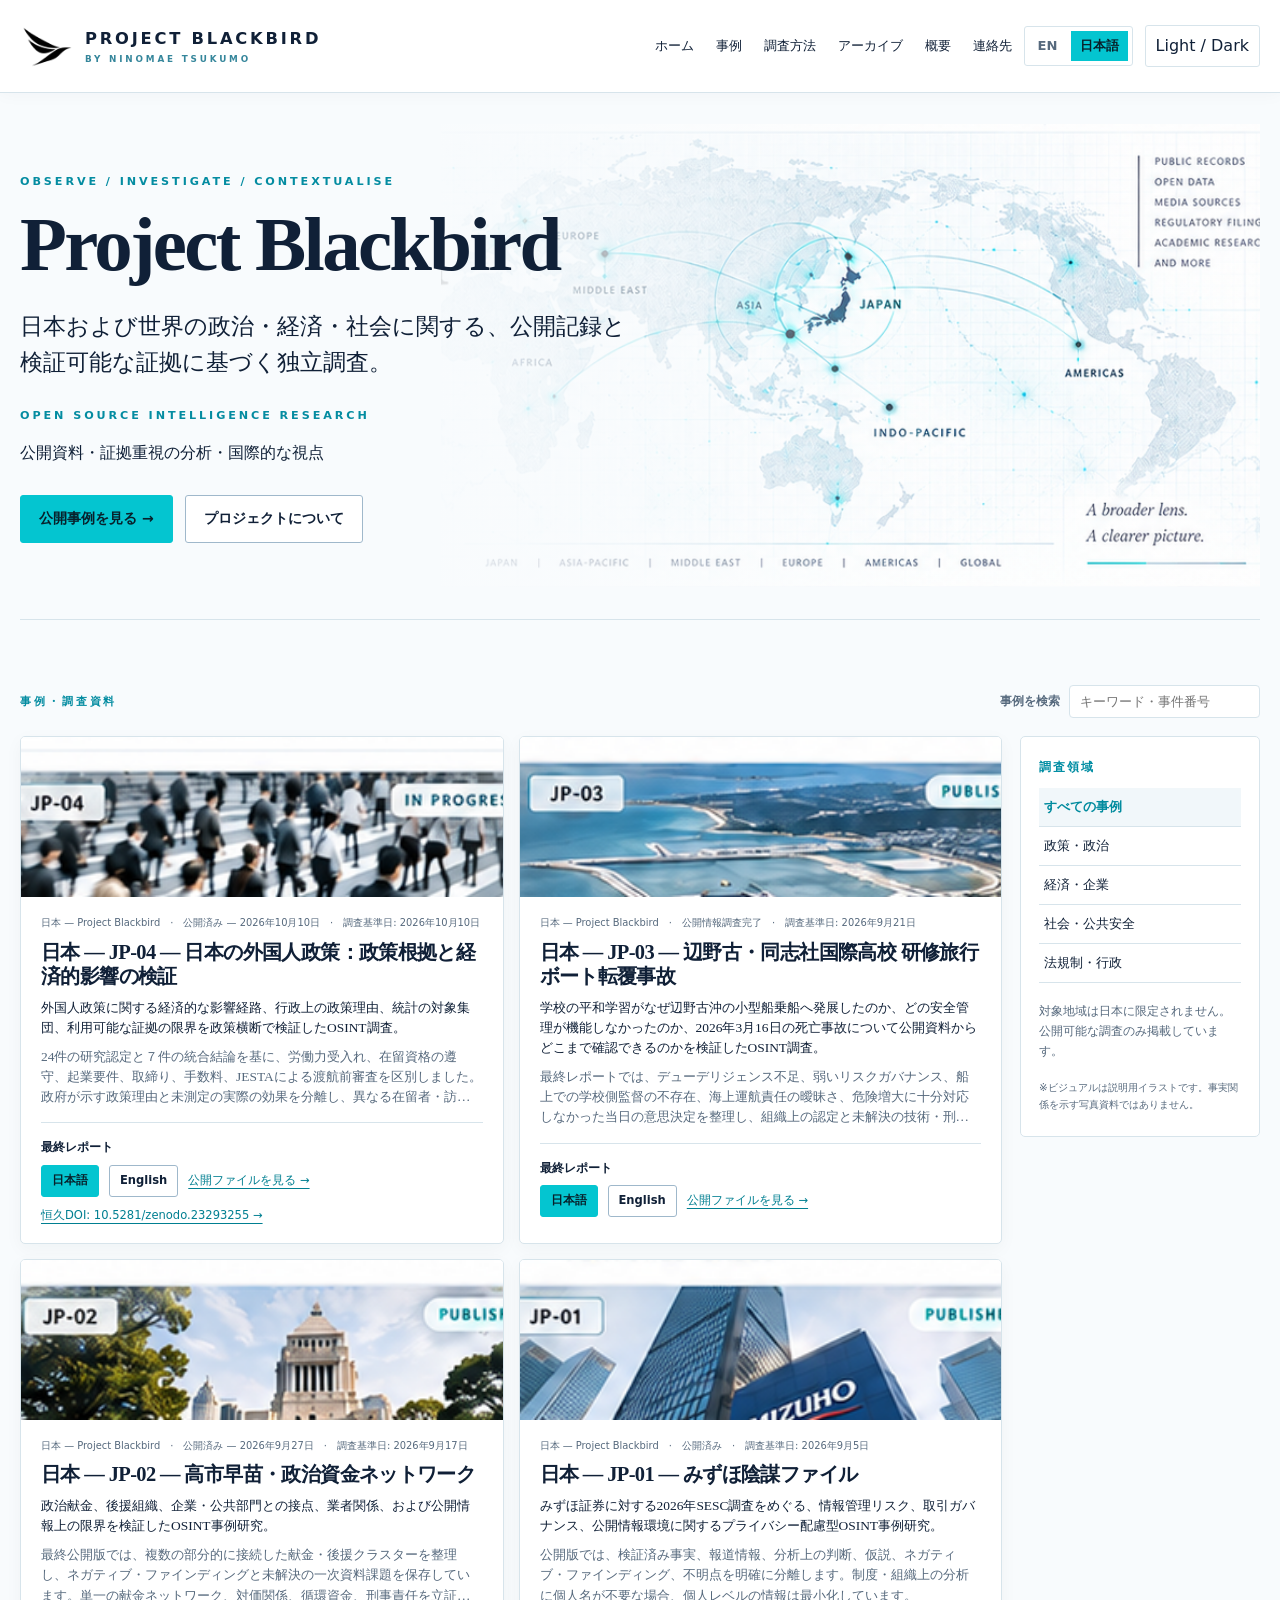
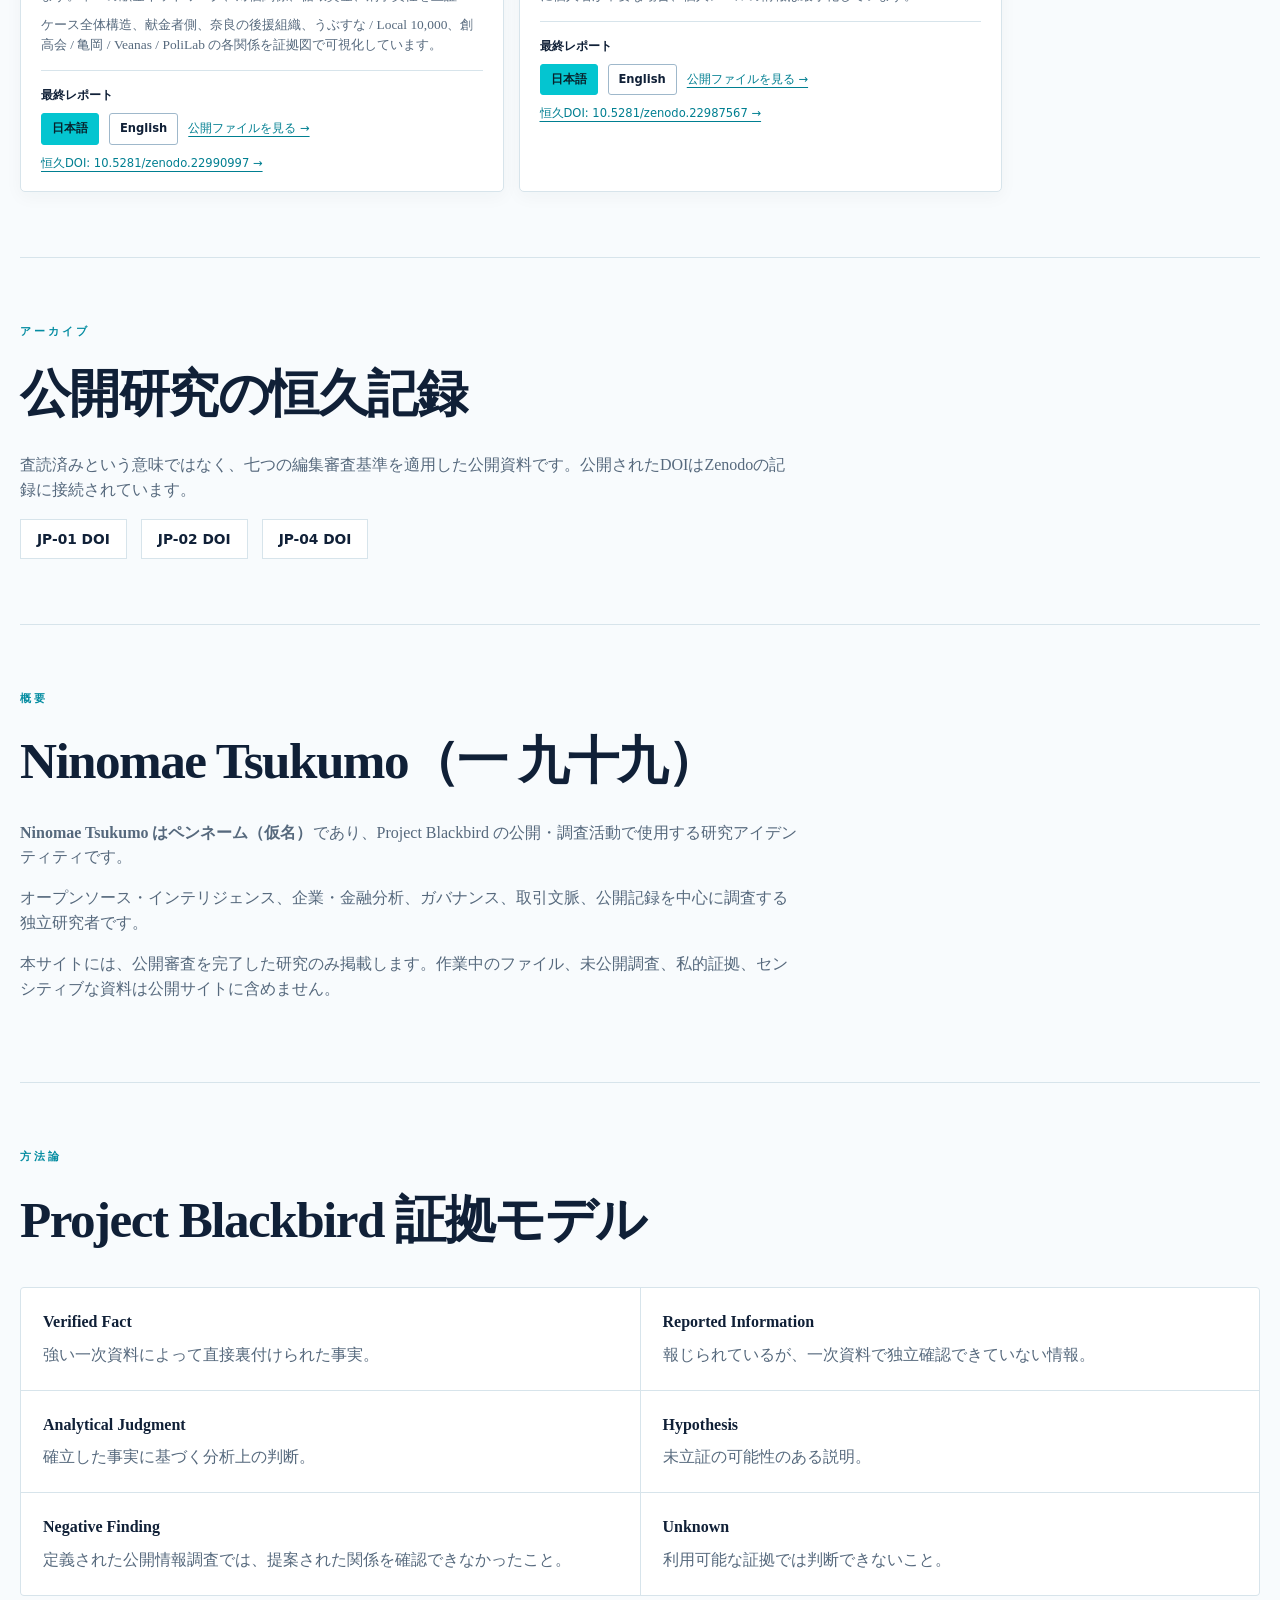
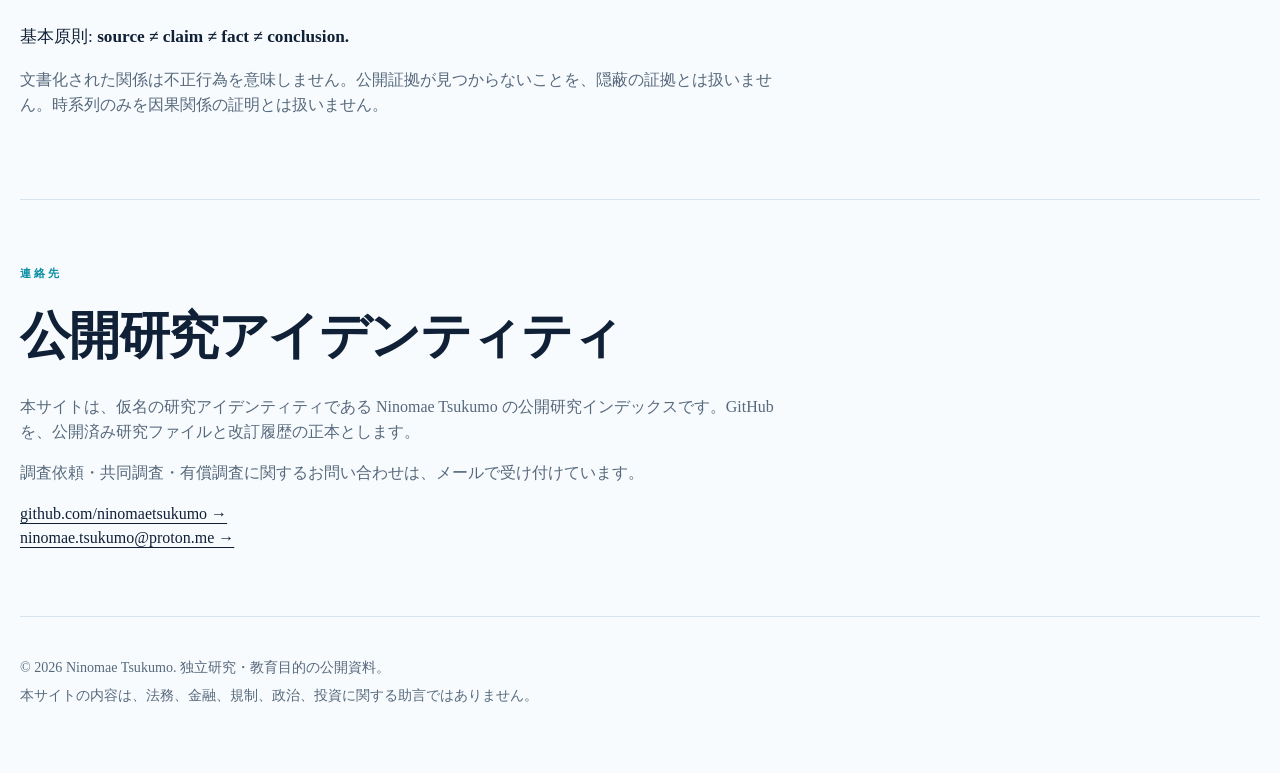
==== commit 4bde3c4c: "Remove duplicated hero map caption from ja.html" ====
--- a/ja.html
+++ b/ja.html
@@ -42,7 +42,6 @@
       <p class="eyebrow" style="margin-top:27px">OPEN SOURCE INTELLIGENCE RESEARCH</p>
       <p>公開資料・証拠重視の分析・国際的な視点</p>
       <div class="actions"><a class="button" href="#research">公開事例を見る →</a><a class="button secondary" href="#about">プロジェクトについて</a></div>
-      <aside class="world-context"><span>PUBLIC RECORDS / OPEN DATA / INTERNATIONAL CONTEXT</span><strong>国境を越えた視点。<br>証拠を通じた理解。</strong></aside>
     </section>
 
 
--- a/styles.css
+++ b/styles.css
@@ -249,3 +249,10 @@
 @media(max-width:1100px){.research-shell{grid-template-columns:minmax(0,1fr) 205px}.nav-right nav{gap:12px}}
 @media(max-width:780px){.research-shell{grid-template-columns:1fr}.scope-panel{position:static;order:-1}.scope-filter{display:inline-block;width:auto;margin-right:6px;padding:7px;border:1px solid var(--line);margin-bottom:6px}.case-grid{grid-template-columns:1fr 1fr}.world-context{display:none}.hero{background-position:center,right center;background-size:100%,cover}.nav-right nav{gap:9px}}
 @media(max-width:590px){.case-grid{grid-template-columns:1fr}.research-top{align-items:flex-start}.case-search-label{width:100%}.case-search-label input{flex:1;min-width:0}.hero h1{font-size:clamp(2.8rem,13vw,4.5rem)}.scope-panel{padding:14px}}
+
+
+/* Approved mockup-derived images — October 2026 */
+.hero{background-image:linear-gradient(90deg,var(--bg) 0%,rgba(248,251,253,.97) 27%,rgba(248,251,253,.80) 43%,rgba(248,251,253,.06) 74%),url("assets/hero-background.png");background-position:center,right center;background-repeat:no-repeat;background-size:100% 100%,min(64vw,900px) auto}
+.case-grid .case-card .case-visual{height:160px;object-fit:cover;object-position:center}
+:root[data-theme="dark"] .hero{background-image:linear-gradient(90deg,var(--bg) 0%,rgba(8,23,39,.94) 34%,rgba(8,23,39,.42) 65%),url("assets/hero-background.png")}
+@media(max-width:780px){.hero{background-size:100% 100%,auto 100%;background-position:center,67% center}.case-grid .case-card .case-visual{height:168px}}
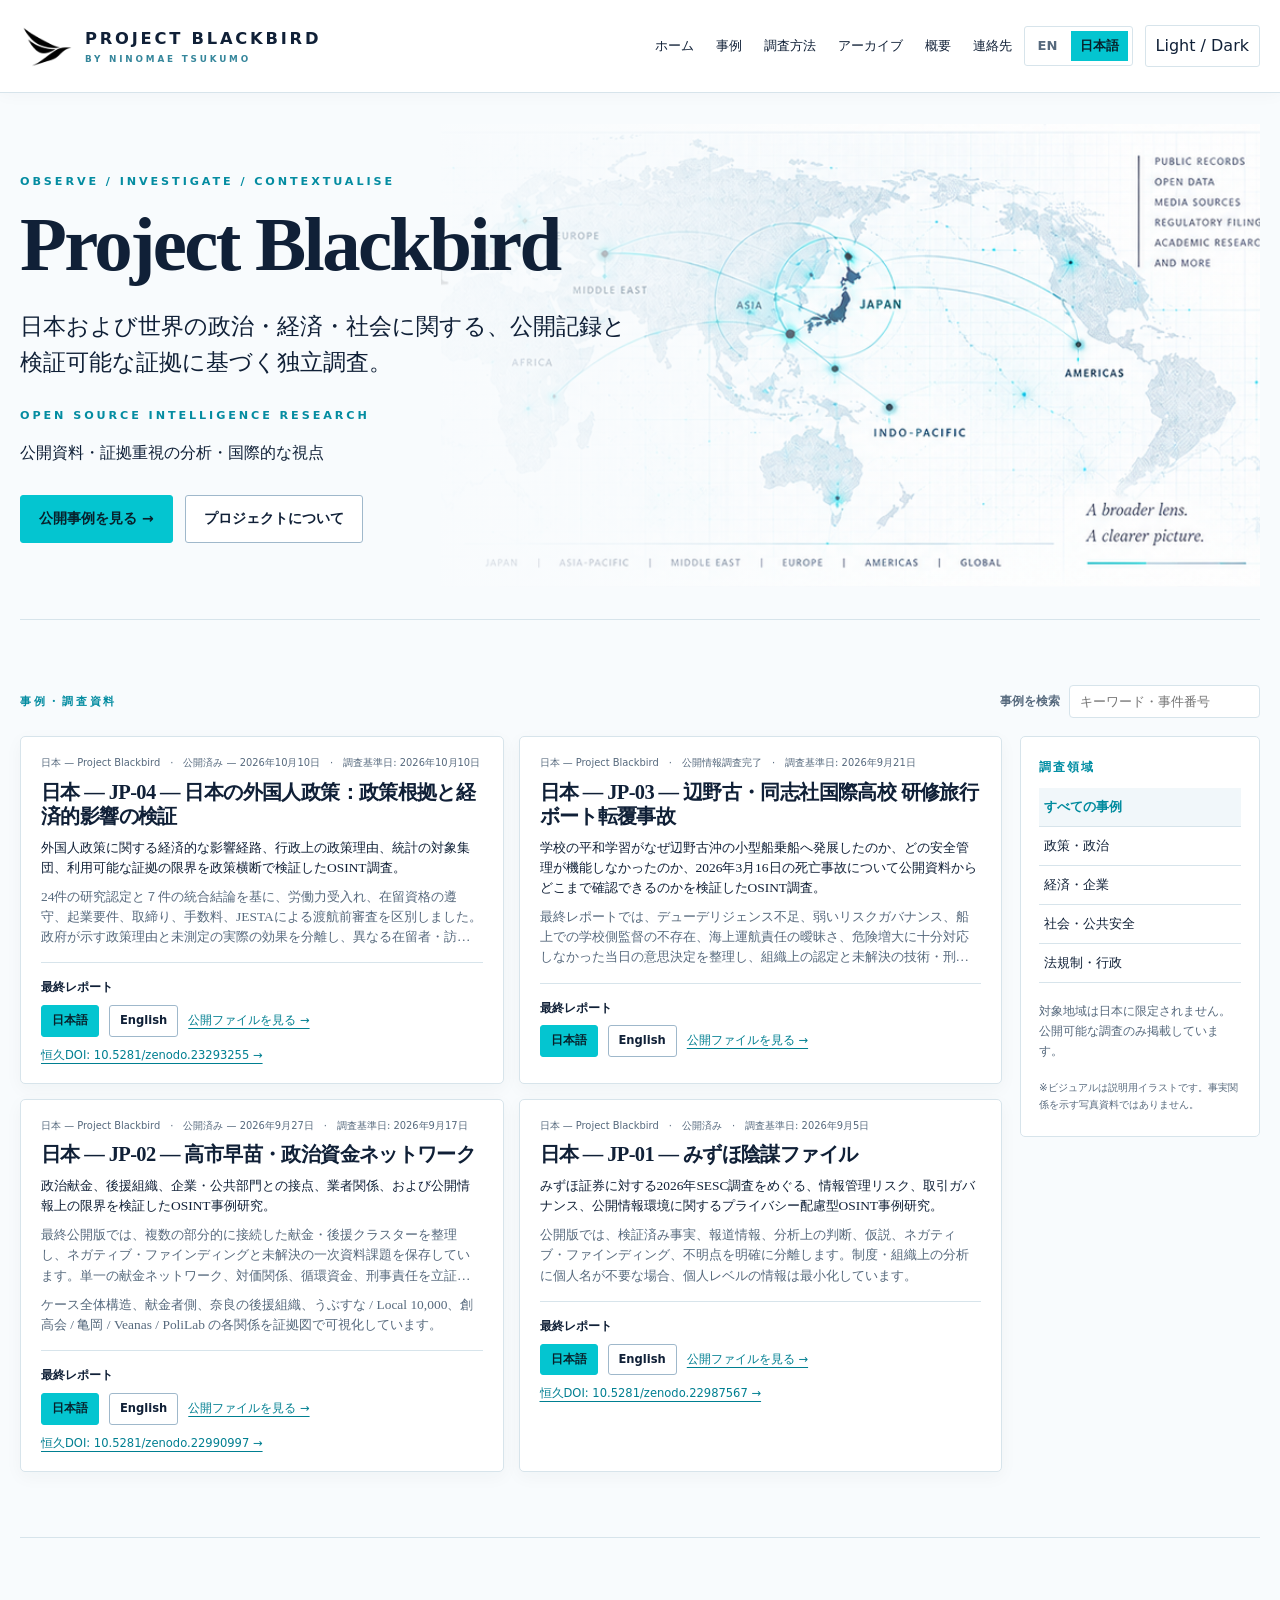
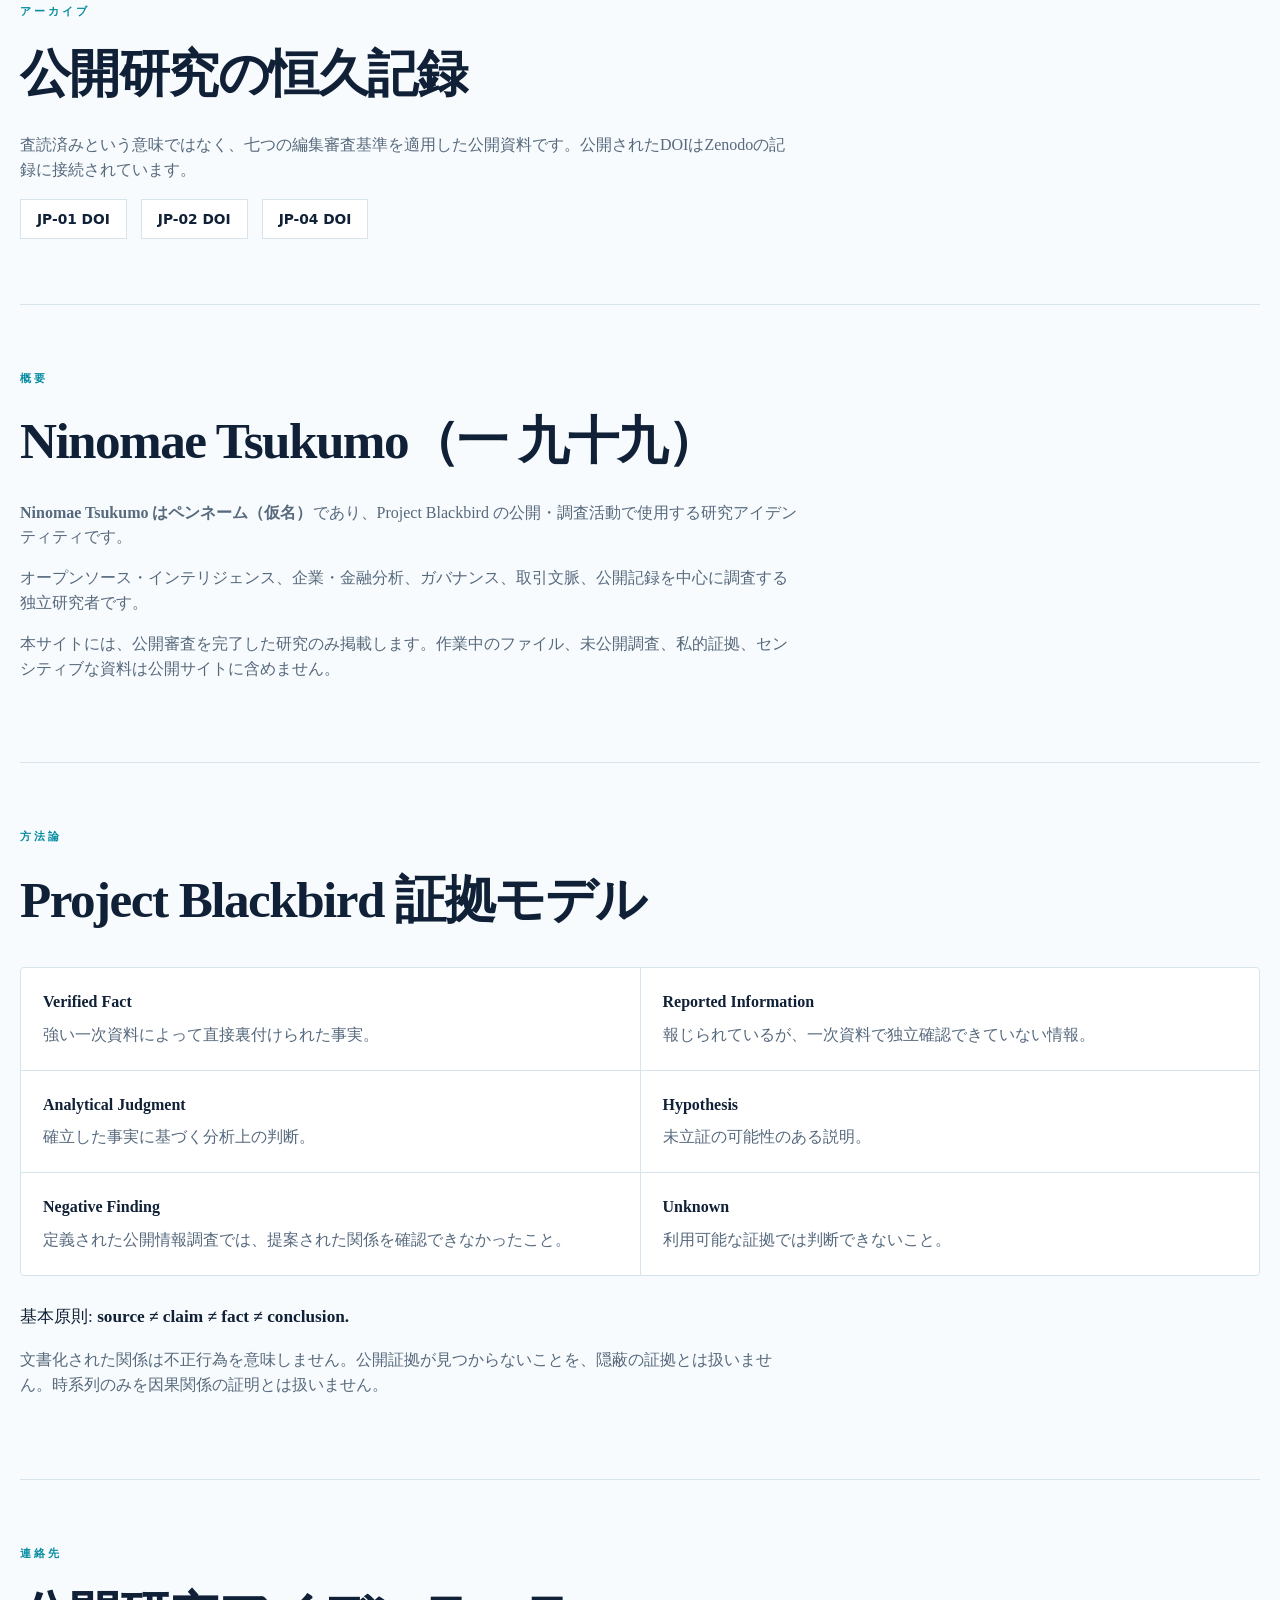
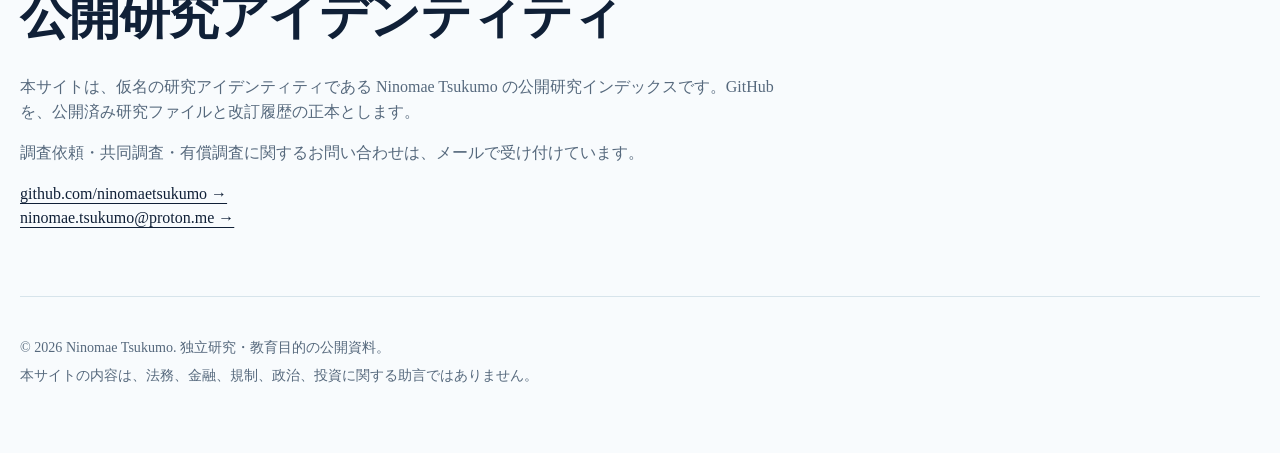
==== commit 39ba1c1a: "Remove all case placeholder images from bilingual homepage" ====
--- a/ja.html
+++ b/ja.html
@@ -15,7 +15,7 @@
       document.documentElement.setAttribute('data-theme', theme);
     }());
   </script>
-  <link rel="stylesheet" href="styles.css?v=20261011-photo-3">
+  <link rel="stylesheet" href="styles.css?v=20261011-clean-4">
 </head>
 <body>
   <header class="site-header">
@@ -48,7 +48,7 @@
     <section id="research" class="section wrap">
       <div class="research-top"><p class="section-kicker">事例・調査資料</p><label class="case-search-label">事例を検索 <input id="case-search" type="search" placeholder="キーワード・事件番号" aria-label="事例検索"></label></div><div class="research-shell"><div class="case-grid">
 
-      <article class="case-card" data-case="jp04" data-scope="regulation"><img class="case-visual" src="assets/card-jp04.png" alt="事例テーマの抽象的なイラスト。実際の現場写真ではありません。" loading="lazy">
+      <article class="case-card" data-case="jp04" data-scope="regulation">
         <div class="case-meta">
           <span>日本 — Project Blackbird</span>
           <span>公開済み — 2026年10月10日</span>
@@ -68,7 +68,7 @@
         </div>
       </article>
 
-      <article class="case-card" data-case="jp03" data-scope="society"><img class="case-visual" src="assets/card-jp03.png" alt="事例テーマの抽象的なイラスト。実際の現場写真ではありません。" loading="lazy">
+      <article class="case-card" data-case="jp03" data-scope="society">
         <div class="case-meta">
           <span>日本 — Project Blackbird</span>
           <span>公開情報調査完了</span>
@@ -87,7 +87,7 @@
         </div>
       </article>
 
-      <article class="case-card" data-case="jp02" data-scope="policy"><img class="case-visual" src="assets/card-jp02.png" alt="事例テーマの抽象的なイラスト。実際の現場写真ではありません。" loading="lazy">
+      <article class="case-card" data-case="jp02" data-scope="policy">
         <div class="case-meta">
           <span>日本 — Project Blackbird</span>
           <span>公開済み — 2026年9月27日</span>
@@ -108,7 +108,7 @@
         </div>
       </article>
 
-      <article class="case-card" data-case="jp01" data-scope="economy"><img class="case-visual" src="assets/card-jp01.png" alt="事例テーマの抽象的なイラスト。実際の現場写真ではありません。" loading="lazy">
+      <article class="case-card" data-case="jp01" data-scope="economy">
         <div class="case-meta">
           <span>日本 — Project Blackbird</span>
           <span>公開済み</span>
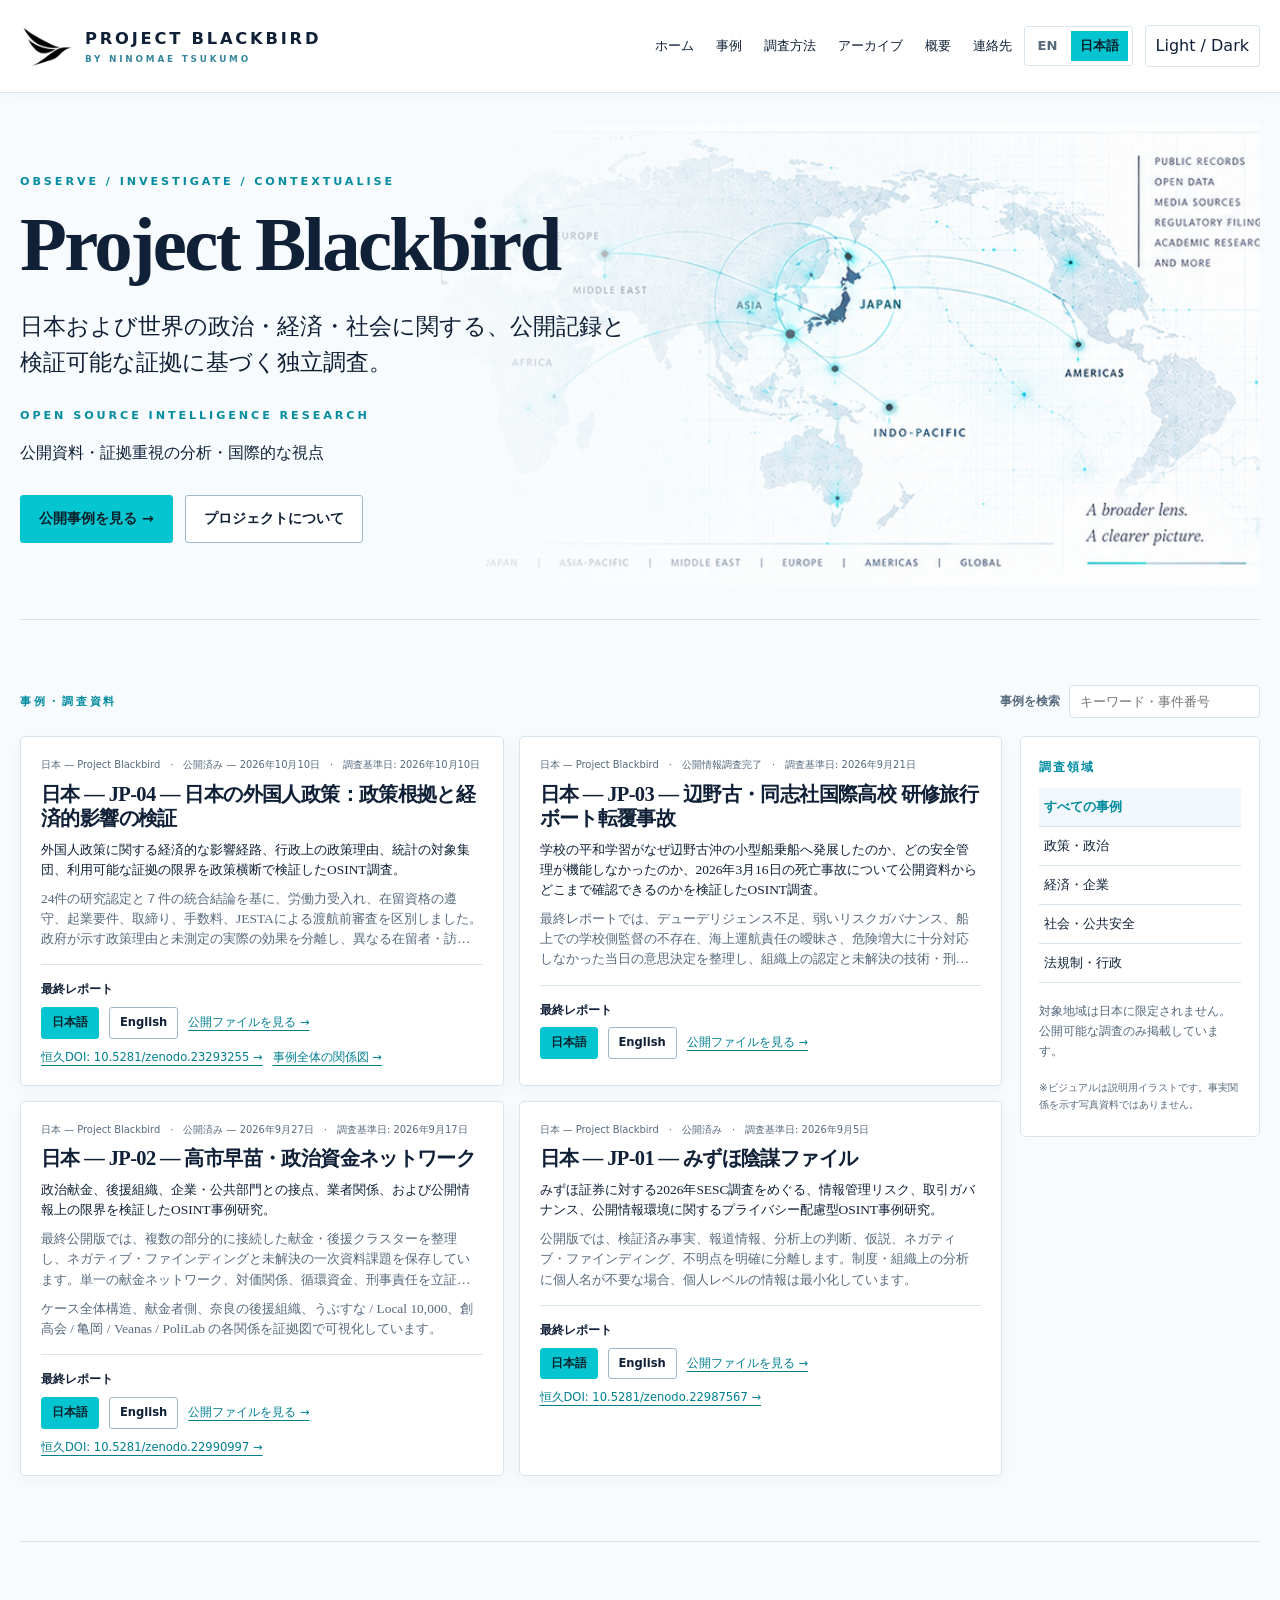
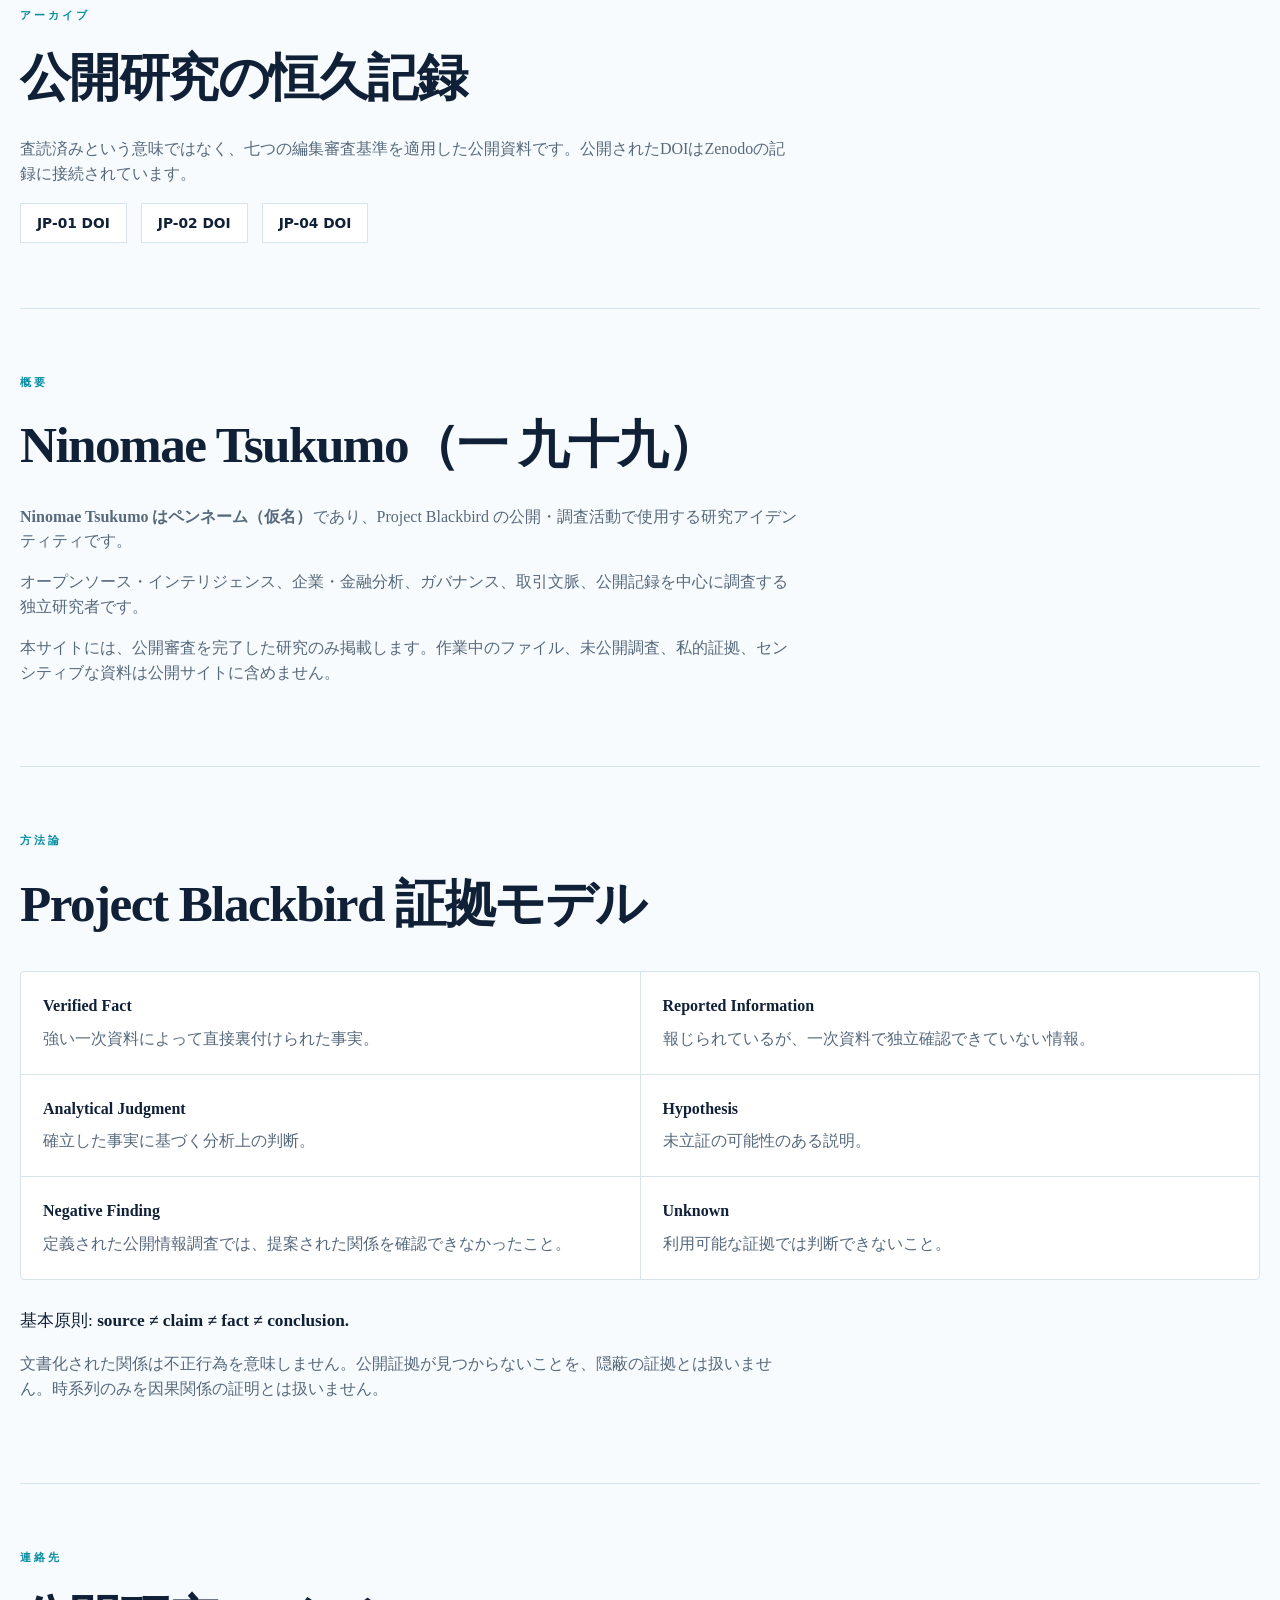
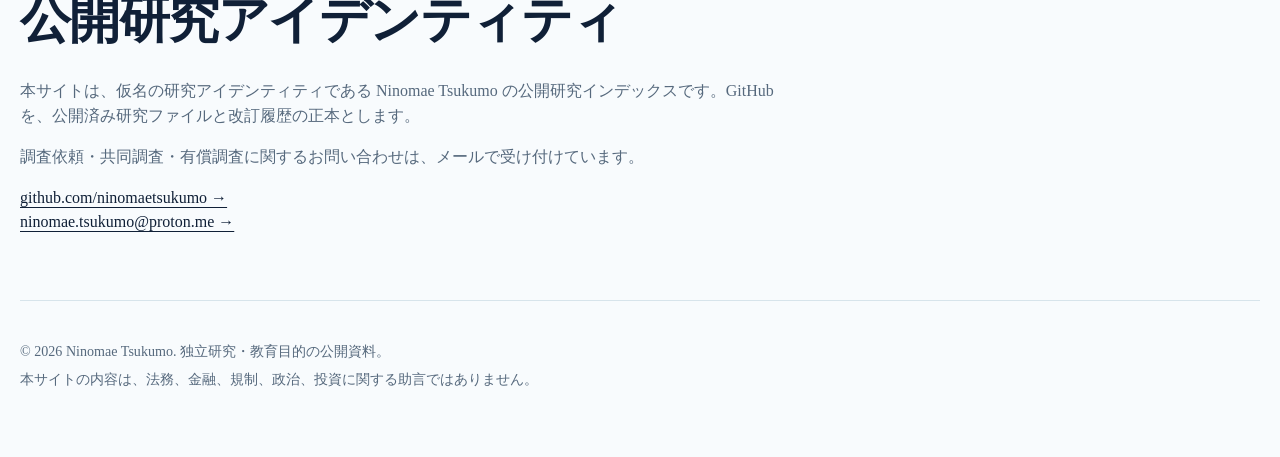
==== commit 3290cc46: "JP-04: link interactive evidence network on bilingual homepage" ====
--- a/ja.html
+++ b/ja.html
@@ -64,6 +64,7 @@
             <a class="button secondary" href="https://github.com/ninomaetsukumo/blackbird-foreign-nationals-policy/blob/main/REPORT.md" lang="en">English</a>
             <a class="text-link" href="https://github.com/ninomaetsukumo/blackbird-foreign-nationals-policy">公開ファイルを見る →</a>
             <a class="text-link" href="https://doi.org/10.5281/zenodo.23293255">恒久DOI: 10.5281/zenodo.23293255 →</a>
+            <a class="text-link" href="https://ninomaetsukumo.github.io/reports/JAPAN-JP-04/EVIDENCE_NETWORK.html">事例全体の関係図 →</a>
           </div>
         </div>
       </article>
--- a/styles.css
+++ b/styles.css
@@ -256,3 +256,7 @@
 .case-grid .case-card .case-visual{height:160px;object-fit:cover;object-position:center}
 :root[data-theme="dark"] .hero{background-image:linear-gradient(90deg,var(--bg) 0%,rgba(8,23,39,.94) 34%,rgba(8,23,39,.42) 65%),url("assets/hero-background.png")}
 @media(max-width:780px){.hero{background-size:100% 100%,auto 100%;background-position:center,67% center}.case-grid .case-card .case-visual{height:168px}}
+
+/* Clean text-only case cards: no placeholder image region. */
+.case-grid .case-card::before,.case-grid .case-card .case-visual{display:none!important}
+.case-grid .case-card .case-meta{margin-top:20px}
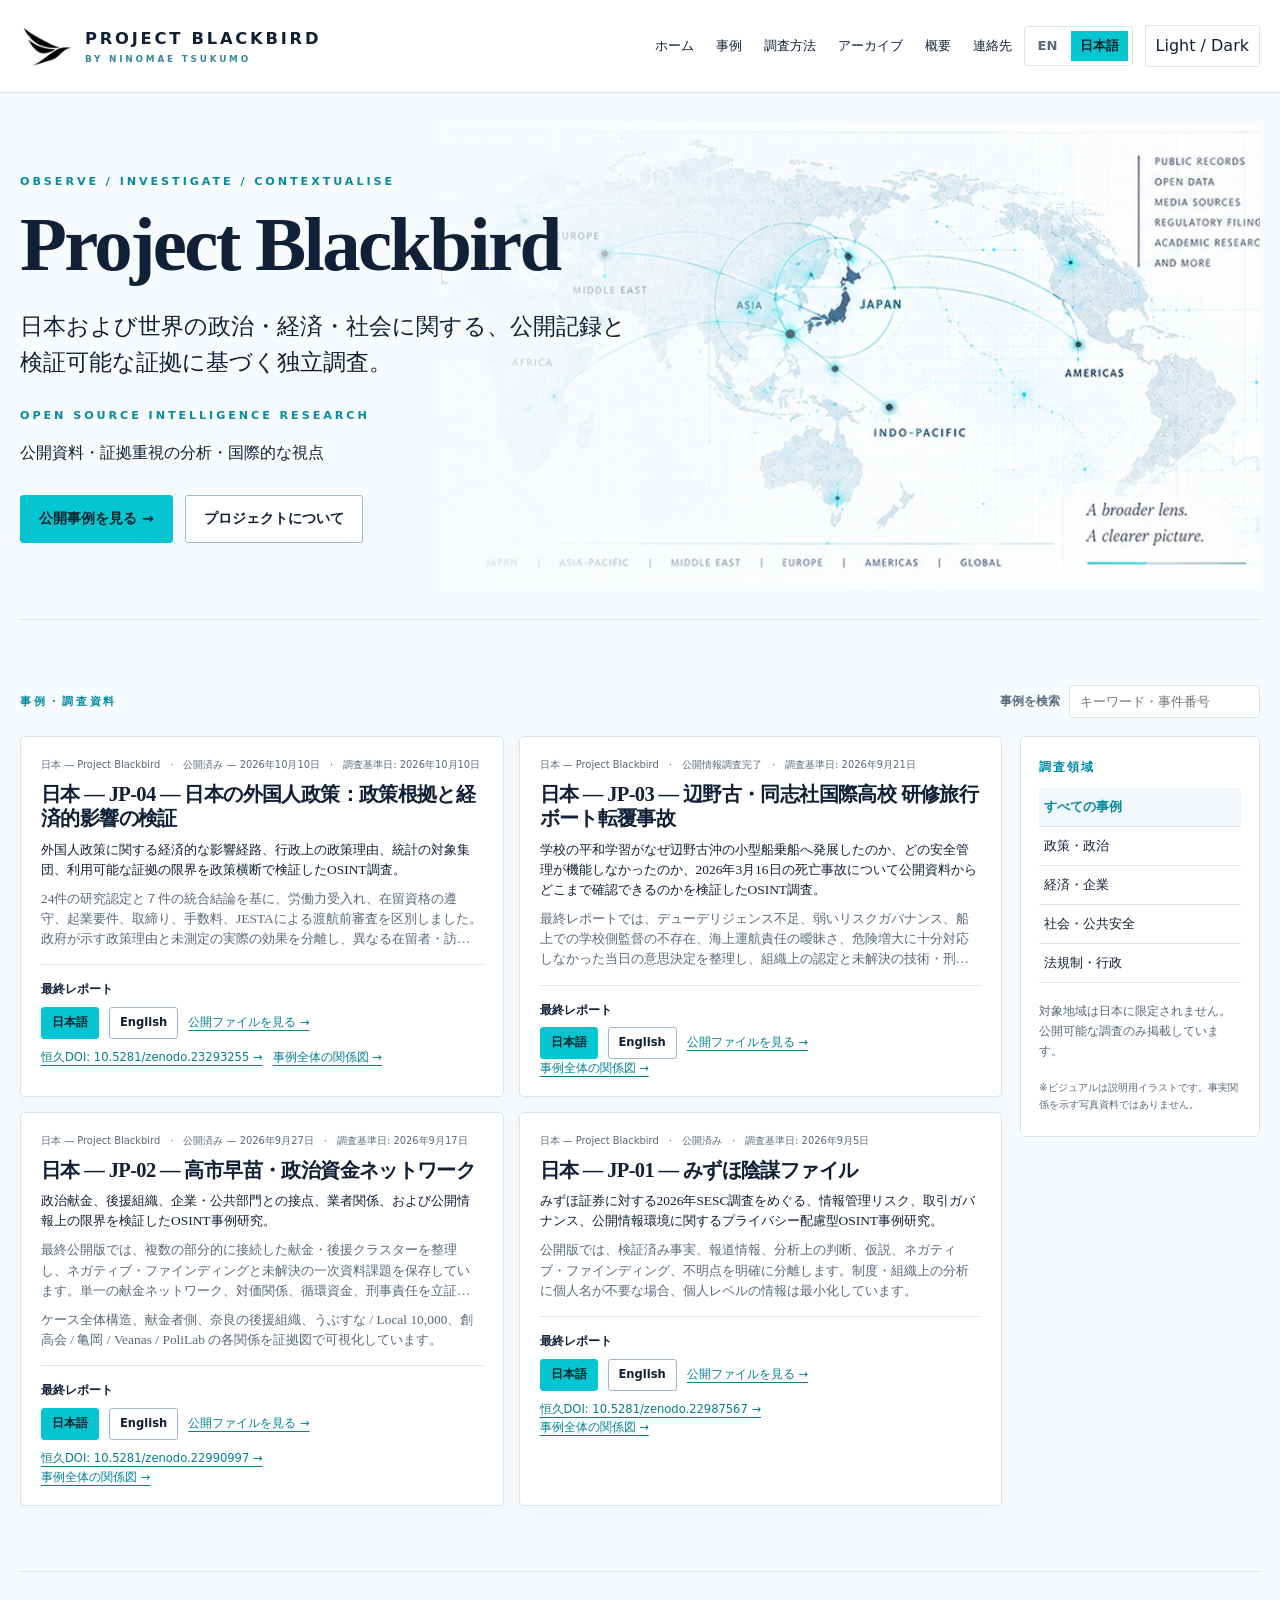
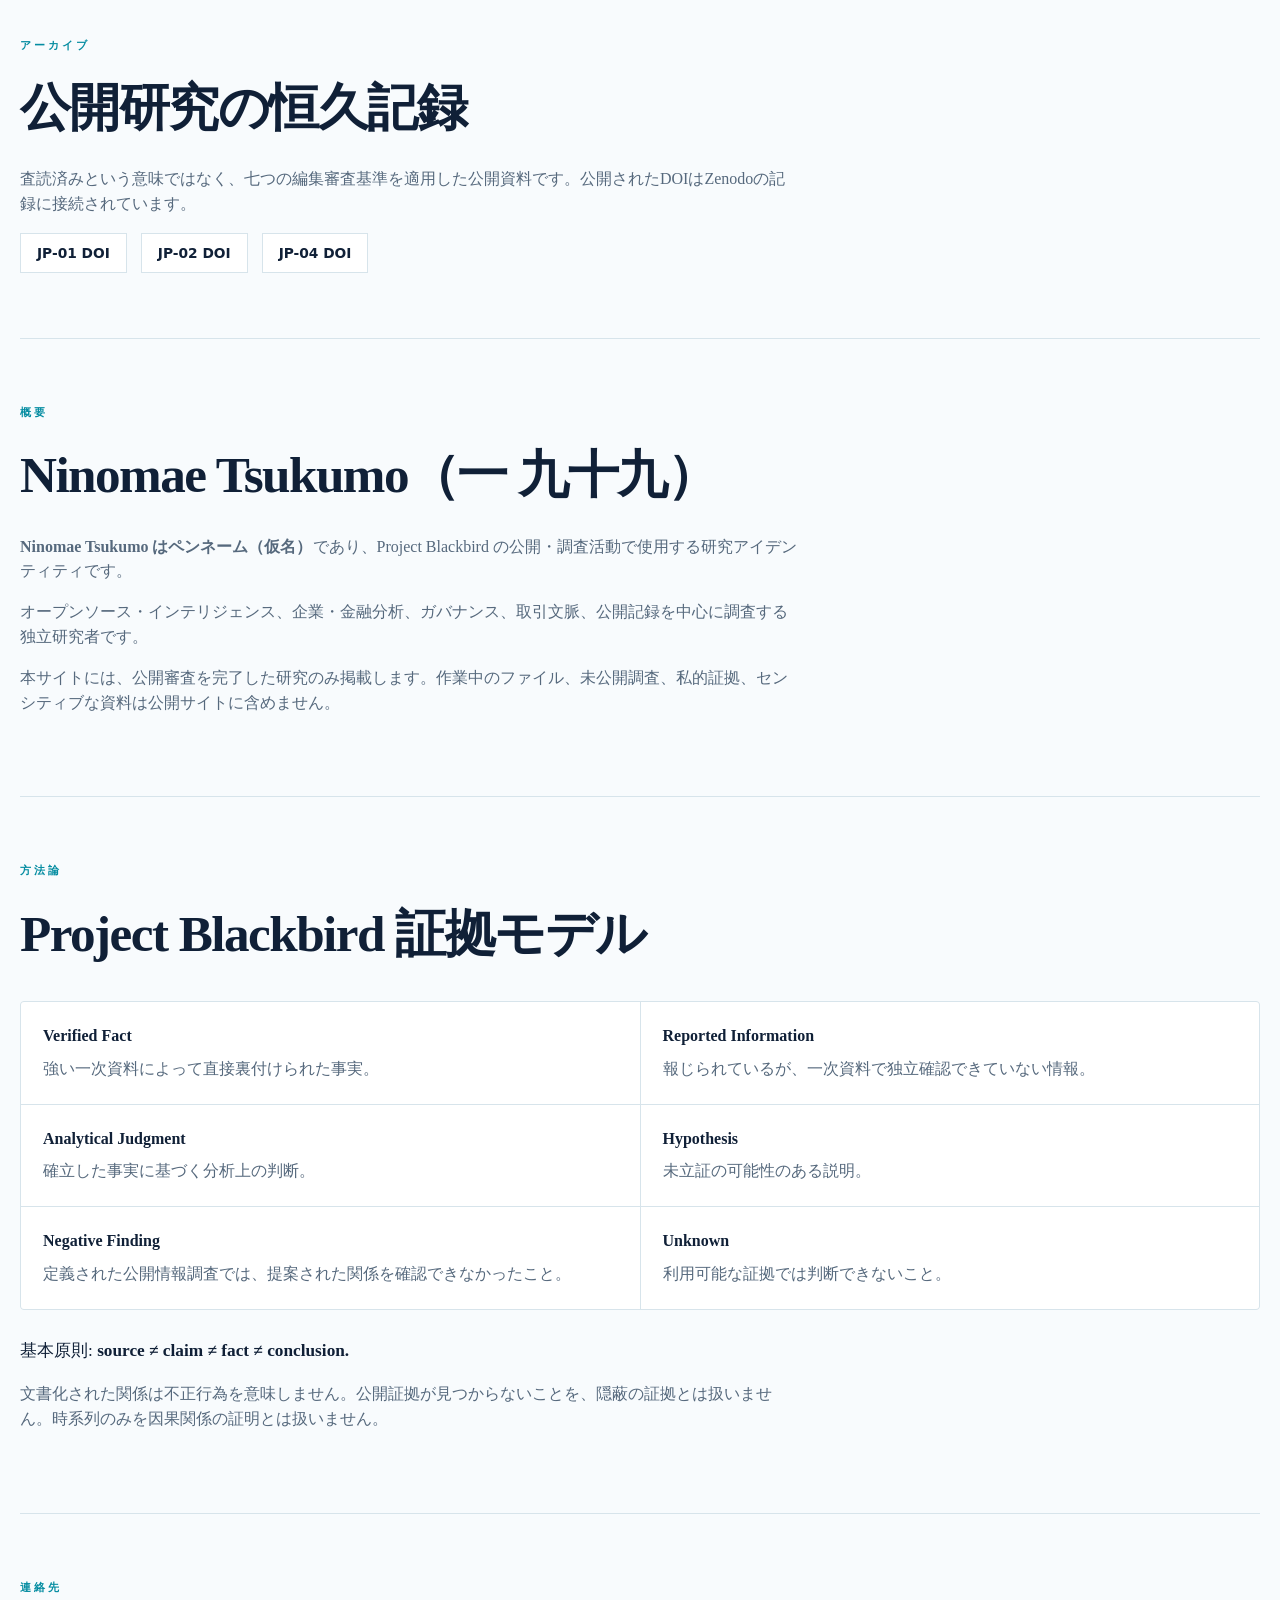
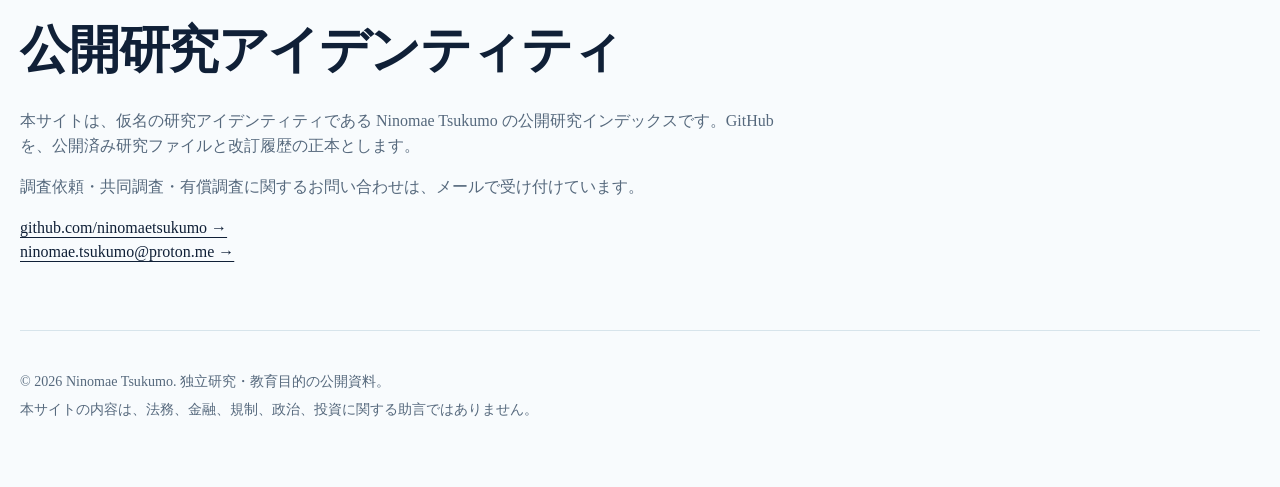
==== commit 3ea219f4: "Link JP-01 JP-02 JP-03 evidence networks from bilingual case cards" ====
--- a/ja.html
+++ b/ja.html
@@ -85,7 +85,8 @@
             <a class="button secondary" href="https://github.com/ninomaetsukumo/ninomaetsukumo.github.io/blob/main/reports/JAPAN-JP-03/REPORT.md" lang="en">English</a>
             <a class="text-link" href="https://github.com/ninomaetsukumo/ninomaetsukumo.github.io/tree/main/reports/JAPAN-JP-03">公開ファイルを見る →</a>
           </div>
-        </div>
+        <a class="text-link" href="https://ninomaetsukumo.github.io/reports/JAPAN-JP-03/EVIDENCE_NETWORK.html">事例全体の関係図 →</a>
+          </div>
       </article>
 
       <article class="case-card" data-case="jp02" data-scope="policy">
@@ -106,7 +107,8 @@
             <a class="text-link" href="https://github.com/ninomaetsukumo/blackbird-takaichi-political-funding">公開ファイルを見る →</a>
             <a class="text-link" href="https://doi.org/10.5281/zenodo.22990997">恒久DOI: 10.5281/zenodo.22990997 →</a>
           </div>
-        </div>
+        <a class="text-link" href="https://ninomaetsukumo.github.io/reports/JAPAN-JP-02/EVIDENCE_NETWORK.html">事例全体の関係図 →</a>
+          </div>
       </article>
 
       <article class="case-card" data-case="jp01" data-scope="economy">
@@ -126,7 +128,8 @@
             <a class="text-link" href="https://github.com/ninomaetsukumo/blackbird-mizuho-securities">公開ファイルを見る →</a>
             <a class="text-link" href="https://doi.org/10.5281/zenodo.22987567">恒久DOI: 10.5281/zenodo.22987567 →</a>
           </div>
-        </div>
+        <a class="text-link" href="https://ninomaetsukumo.github.io/reports/JAPAN-JP-01/EVIDENCE_NETWORK.html">事例全体の関係図 →</a>
+          </div>
       </article>
       </div><aside class="scope-panel"><h3>調査領域</h3><button class="scope-filter active" type="button" data-filter="all">すべての事例</button><button class="scope-filter" type="button" data-filter="policy">政策・政治</button><button class="scope-filter" type="button" data-filter="economy">経済・企業</button><button class="scope-filter" type="button" data-filter="society">社会・公共安全</button><button class="scope-filter" type="button" data-filter="regulation">法規制・行政</button><p>対象地域は日本に限定されません。公開可能な調査のみ掲載しています。</p><p class="art-note">※ビジュアルは説明用イラストです。事実関係を示す写真資料ではありません。</p></aside></div><p id="no-cases" hidden>一致する事例はありません。</p></section>
     <section id="archive" class="section wrap"><p class="section-kicker">アーカイブ</p><h2>公開研究の恒久記録</h2><p>査読済みという意味ではなく、七つの編集審査基準を適用した公開資料です。公開されたDOIはZenodoの記録に接続されています。</p><div class="archive-links"><a href="https://doi.org/10.5281/zenodo.22987567">JP-01 DOI</a><a href="https://doi.org/10.5281/zenodo.22990997">JP-02 DOI</a><a href="https://doi.org/10.5281/zenodo.23293255">JP-04 DOI</a></div></section>
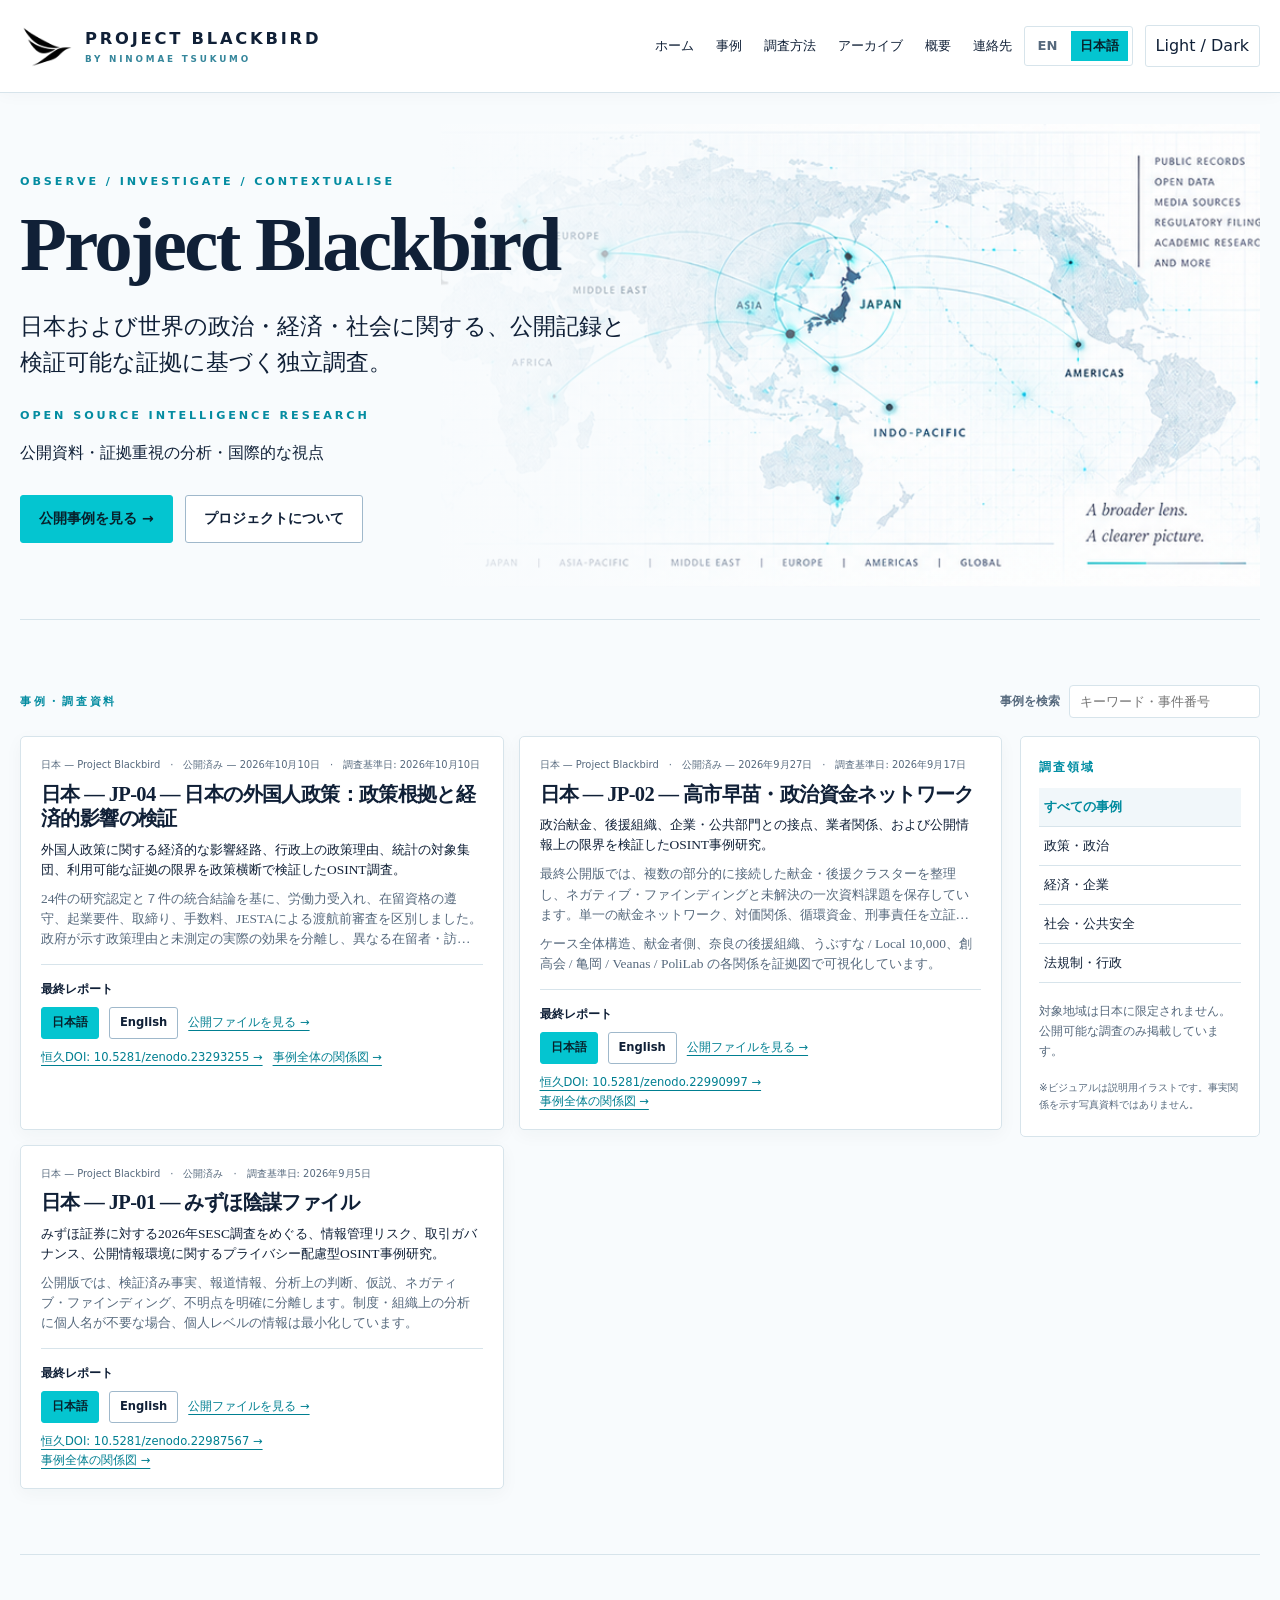
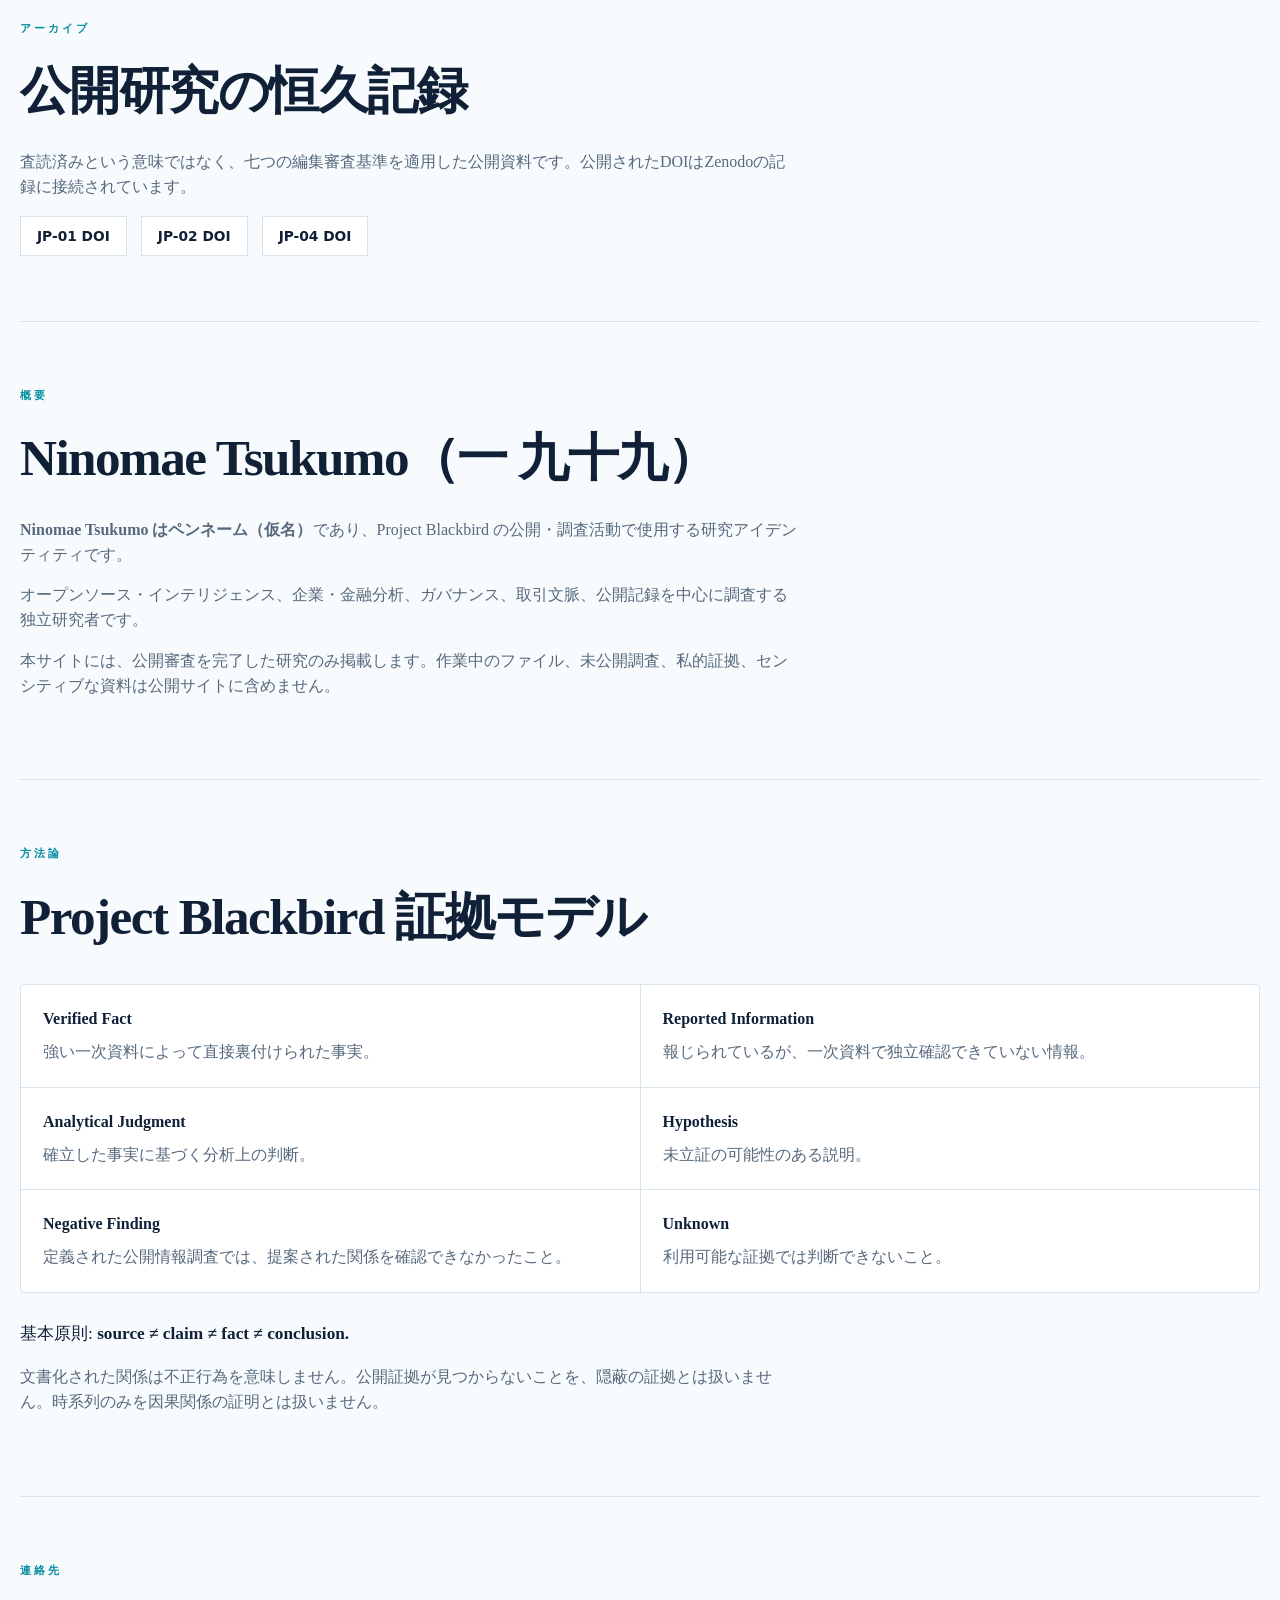
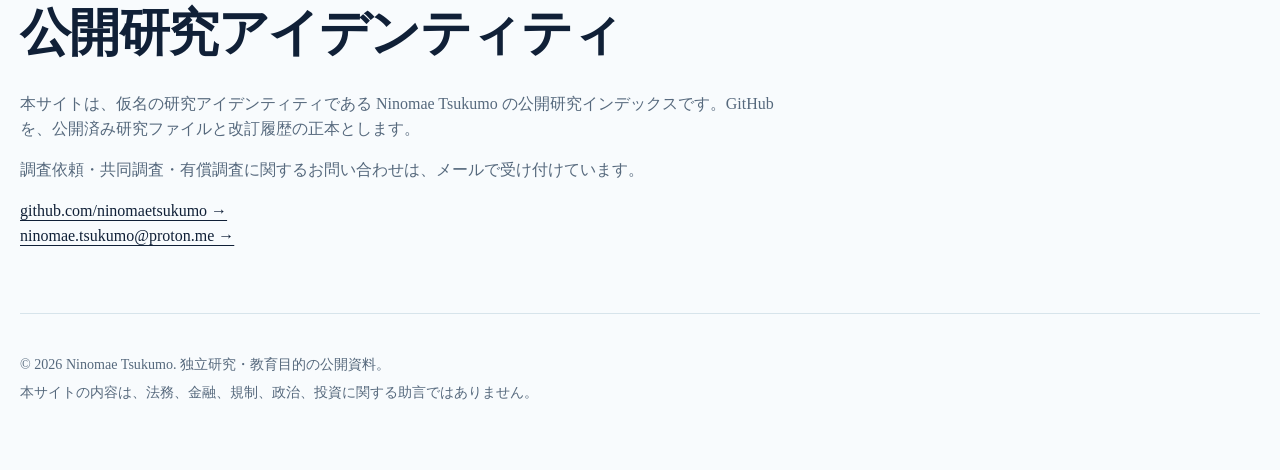
==== commit f5dac5b4: "Unpublish private JP-03 case from public homepage" ====
--- a/ja.html
+++ b/ja.html
@@ -69,25 +69,7 @@
         </div>
       </article>
 
-      <article class="case-card" data-case="jp03" data-scope="society">
-        <div class="case-meta">
-          <span>日本 — Project Blackbird</span>
-          <span>公開情報調査完了</span>
-          <span>調査基準日: 2026年9月21日</span>
-        </div>
-        <h2>日本 — JP-03 — 辺野古・同志社国際高校 研修旅行ボート転覆事故</h2>
-        <p class="case-subtitle">学校の平和学習がなぜ辺野古沖の小型船乗船へ発展したのか、どの安全管理が機能しなかったのか、2026年3月16日の死亡事故について公開資料からどこまで確認できるのかを検証したOSINT調査。</p>
-        <p>最終レポートでは、デューデリジェンス不足、弱いリスクガバナンス、船上での学校側監督の不存在、海上運航責任の曖昧さ、危険増大に十分対応しなかった当日の意思決定を整理し、組織上の認定と未解決の技術・刑事責任を明確に分離し、事故経過・警告シグナル・責任構造・証拠ギャップの図表も追加しています。</p>
-        <div class="report-language-block">
-          <strong>最終レポート</strong>
-          <div class="actions compact">
-            <a class="button" href="https://github.com/ninomaetsukumo/ninomaetsukumo.github.io/blob/main/reports/JAPAN-JP-03/REPORT_JA.md">日本語</a>
-            <a class="button secondary" href="https://github.com/ninomaetsukumo/ninomaetsukumo.github.io/blob/main/reports/JAPAN-JP-03/REPORT.md" lang="en">English</a>
-            <a class="text-link" href="https://github.com/ninomaetsukumo/ninomaetsukumo.github.io/tree/main/reports/JAPAN-JP-03">公開ファイルを見る →</a>
-          </div>
-        <a class="text-link" href="https://ninomaetsukumo.github.io/reports/JAPAN-JP-03/EVIDENCE_NETWORK.html">事例全体の関係図 →</a>
-          </div>
-      </article>
+      
 
       <article class="case-card" data-case="jp02" data-scope="policy">
         <div class="case-meta">
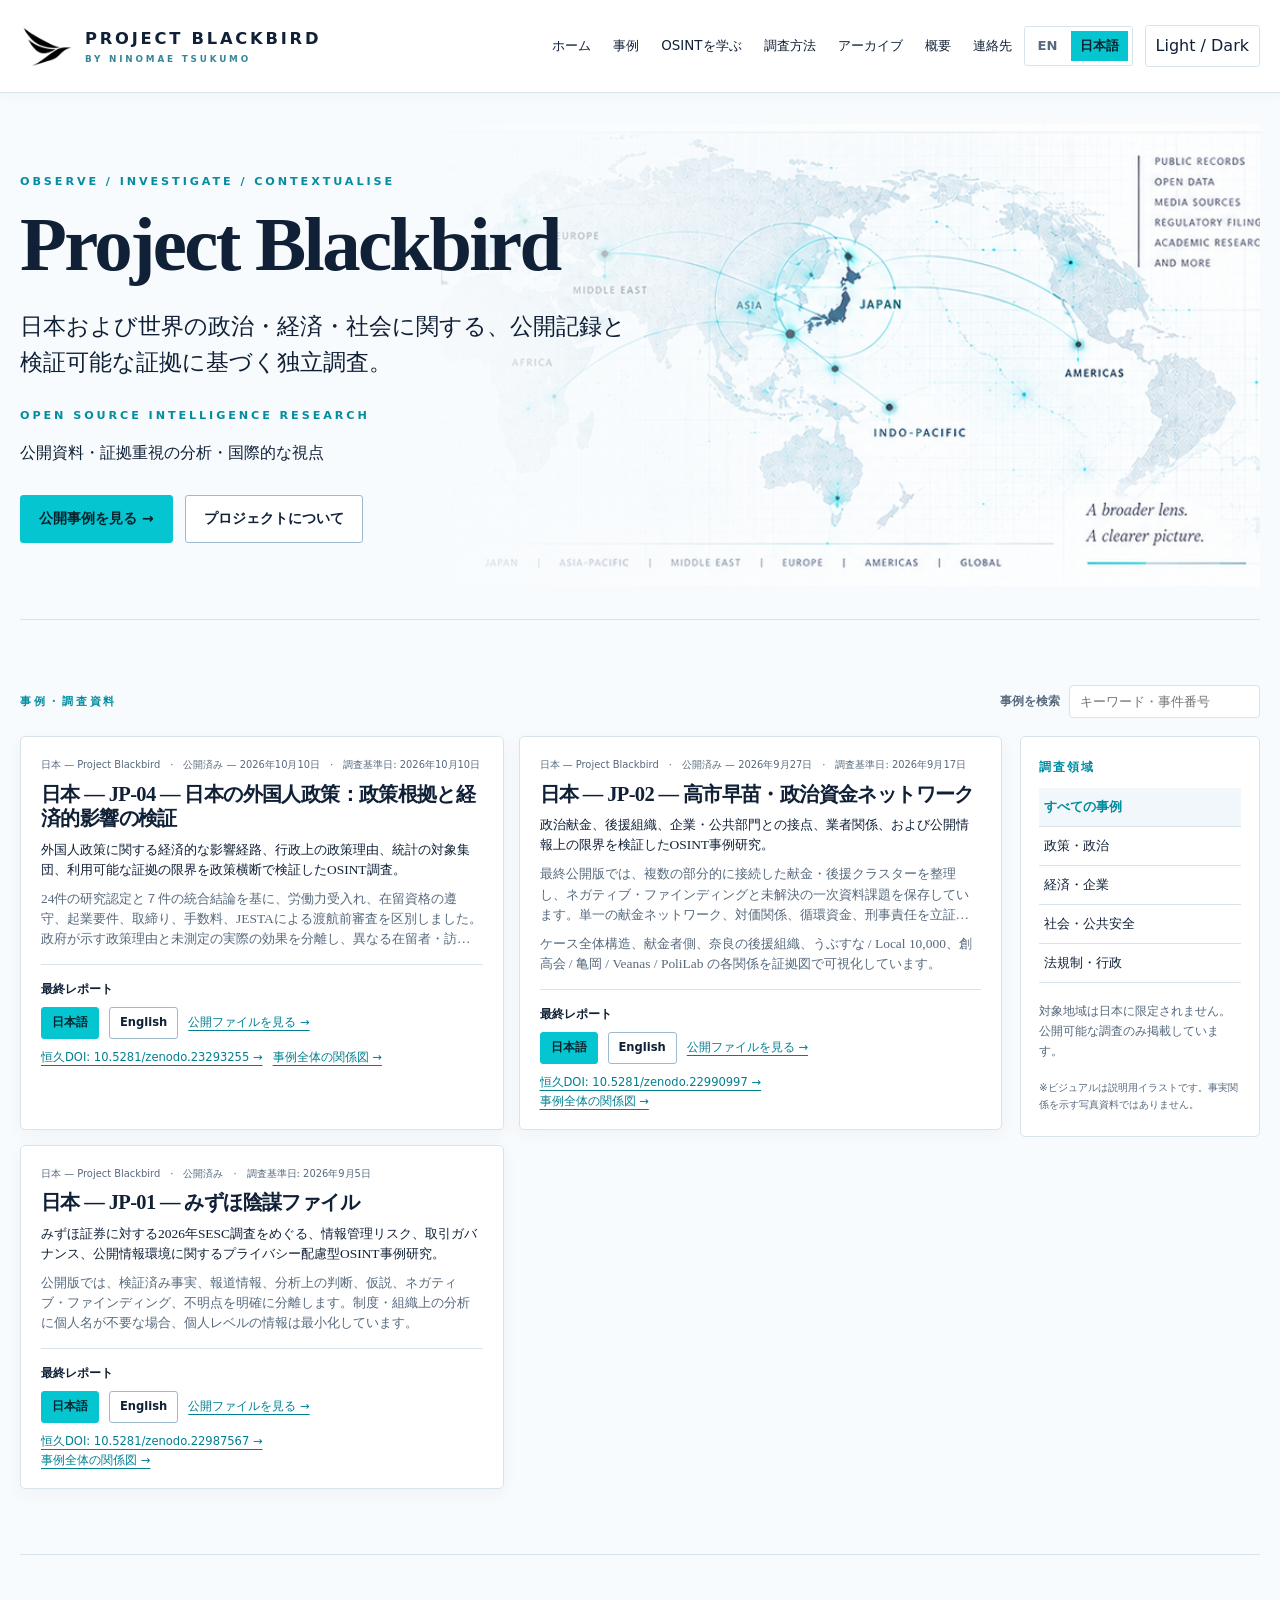
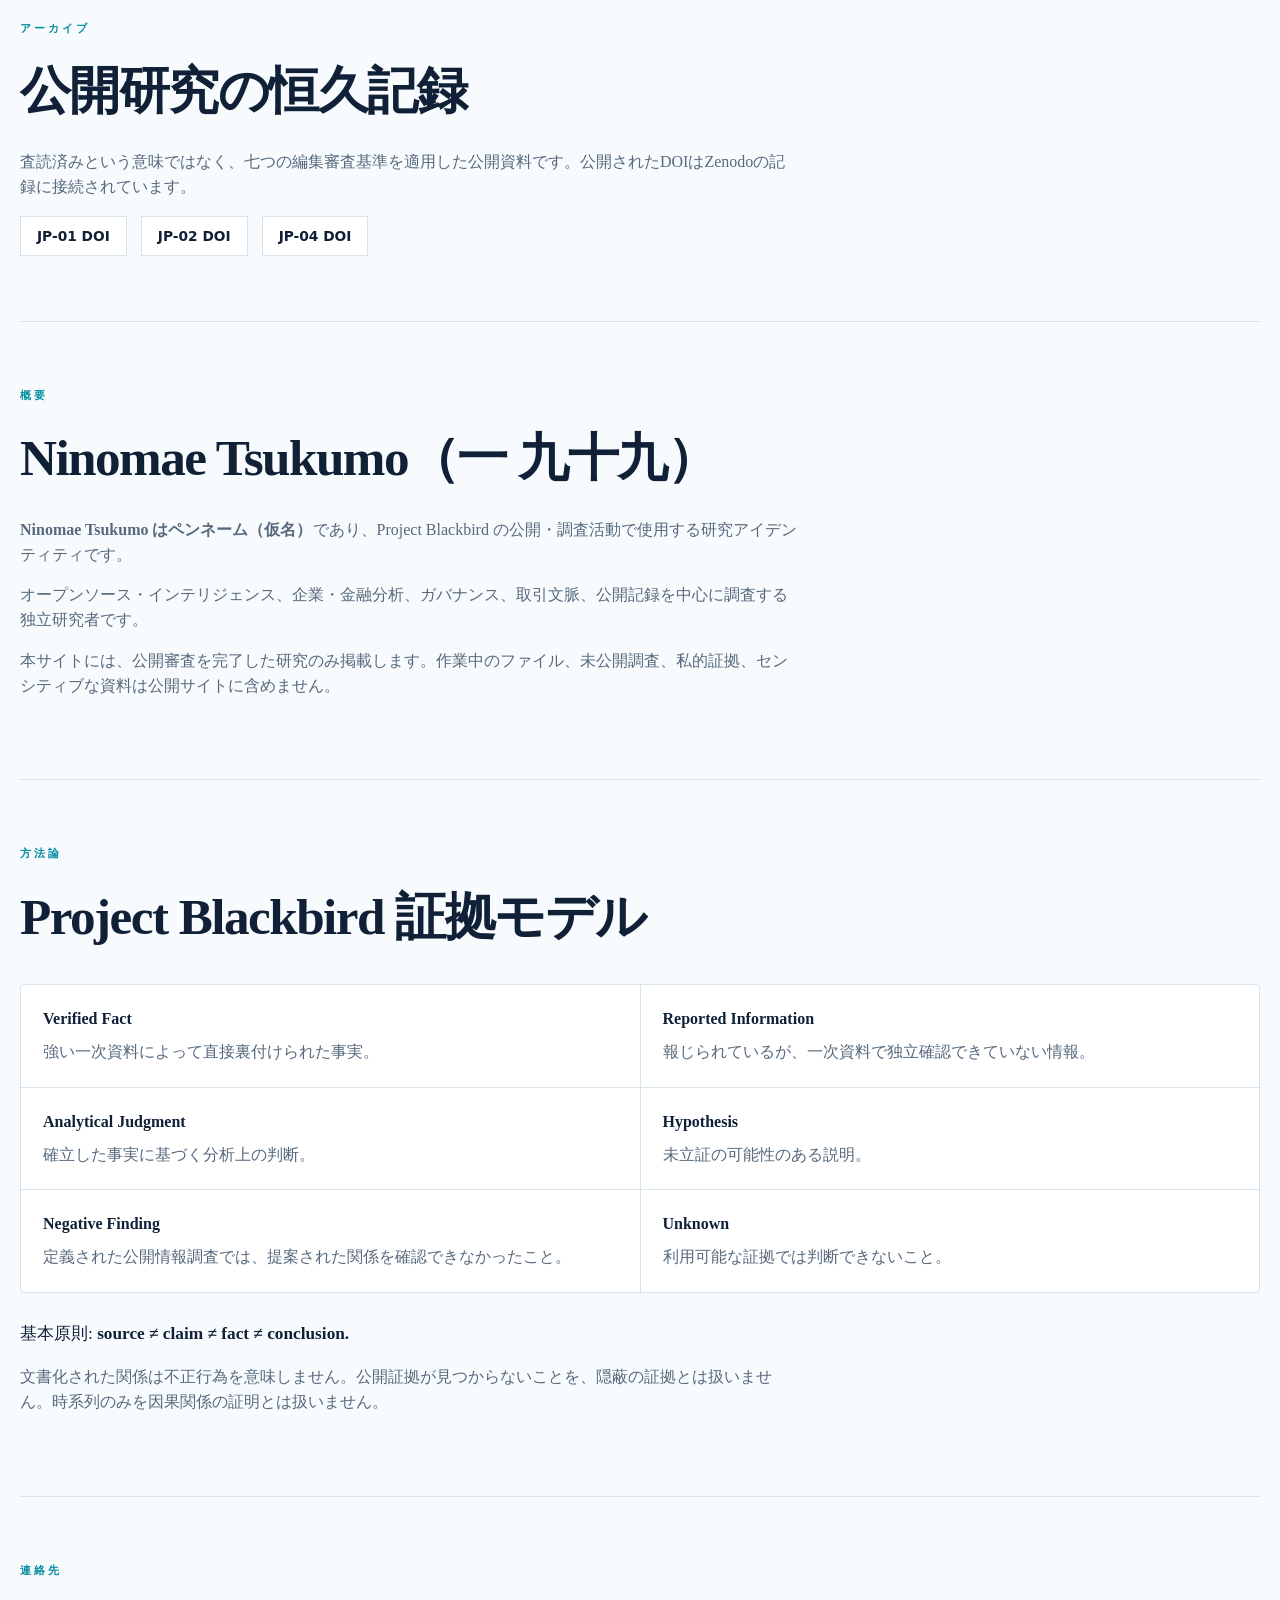
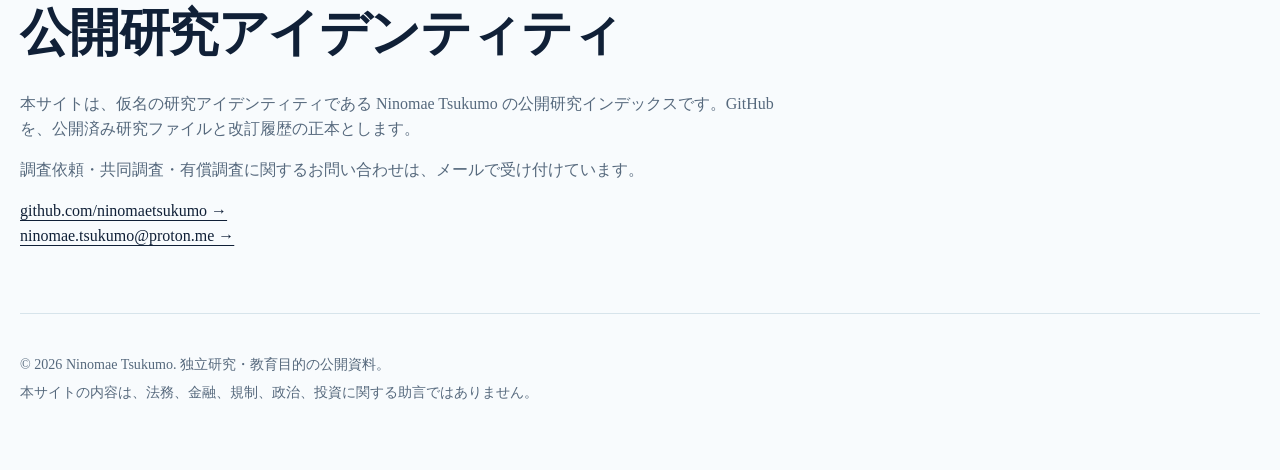
==== commit dee25454: "Link to Ninomae OSINT course in ja.html navigation" ====
--- a/ja.html
+++ b/ja.html
@@ -22,7 +22,7 @@
     <div class="wrap nav">
       <a class="brand" href="#top"><img src="assets/blackbird-logo.svg" alt="" aria-hidden="true"><span>Project Blackbird<small>By Ninomae Tsukumo</small></span></a>
       <div class="nav-right">
-        <nav aria-label="主要ナビゲーション"><a href="#top">ホーム</a><a href="#research">事例</a><a href="#method">調査方法</a><a href="#archive">アーカイブ</a><a href="#about">概要</a><a href="#contact">連絡先</a></nav>
+        <nav aria-label="主要ナビゲーション"><a href="#top">ホーム</a><a href="#research">事例</a><a href="https://ninomaetsukumo.github.io/osint-course/">OSINTを学ぶ</a><a href="#method">調査方法</a><a href="#archive">アーカイブ</a><a href="#about">概要</a><a href="#contact">連絡先</a></nav>
         <div class="language-switch" aria-label="言語">
           <a href="index.html" lang="en">EN</a>
           <span class="active" aria-current="page">日本語</span>
